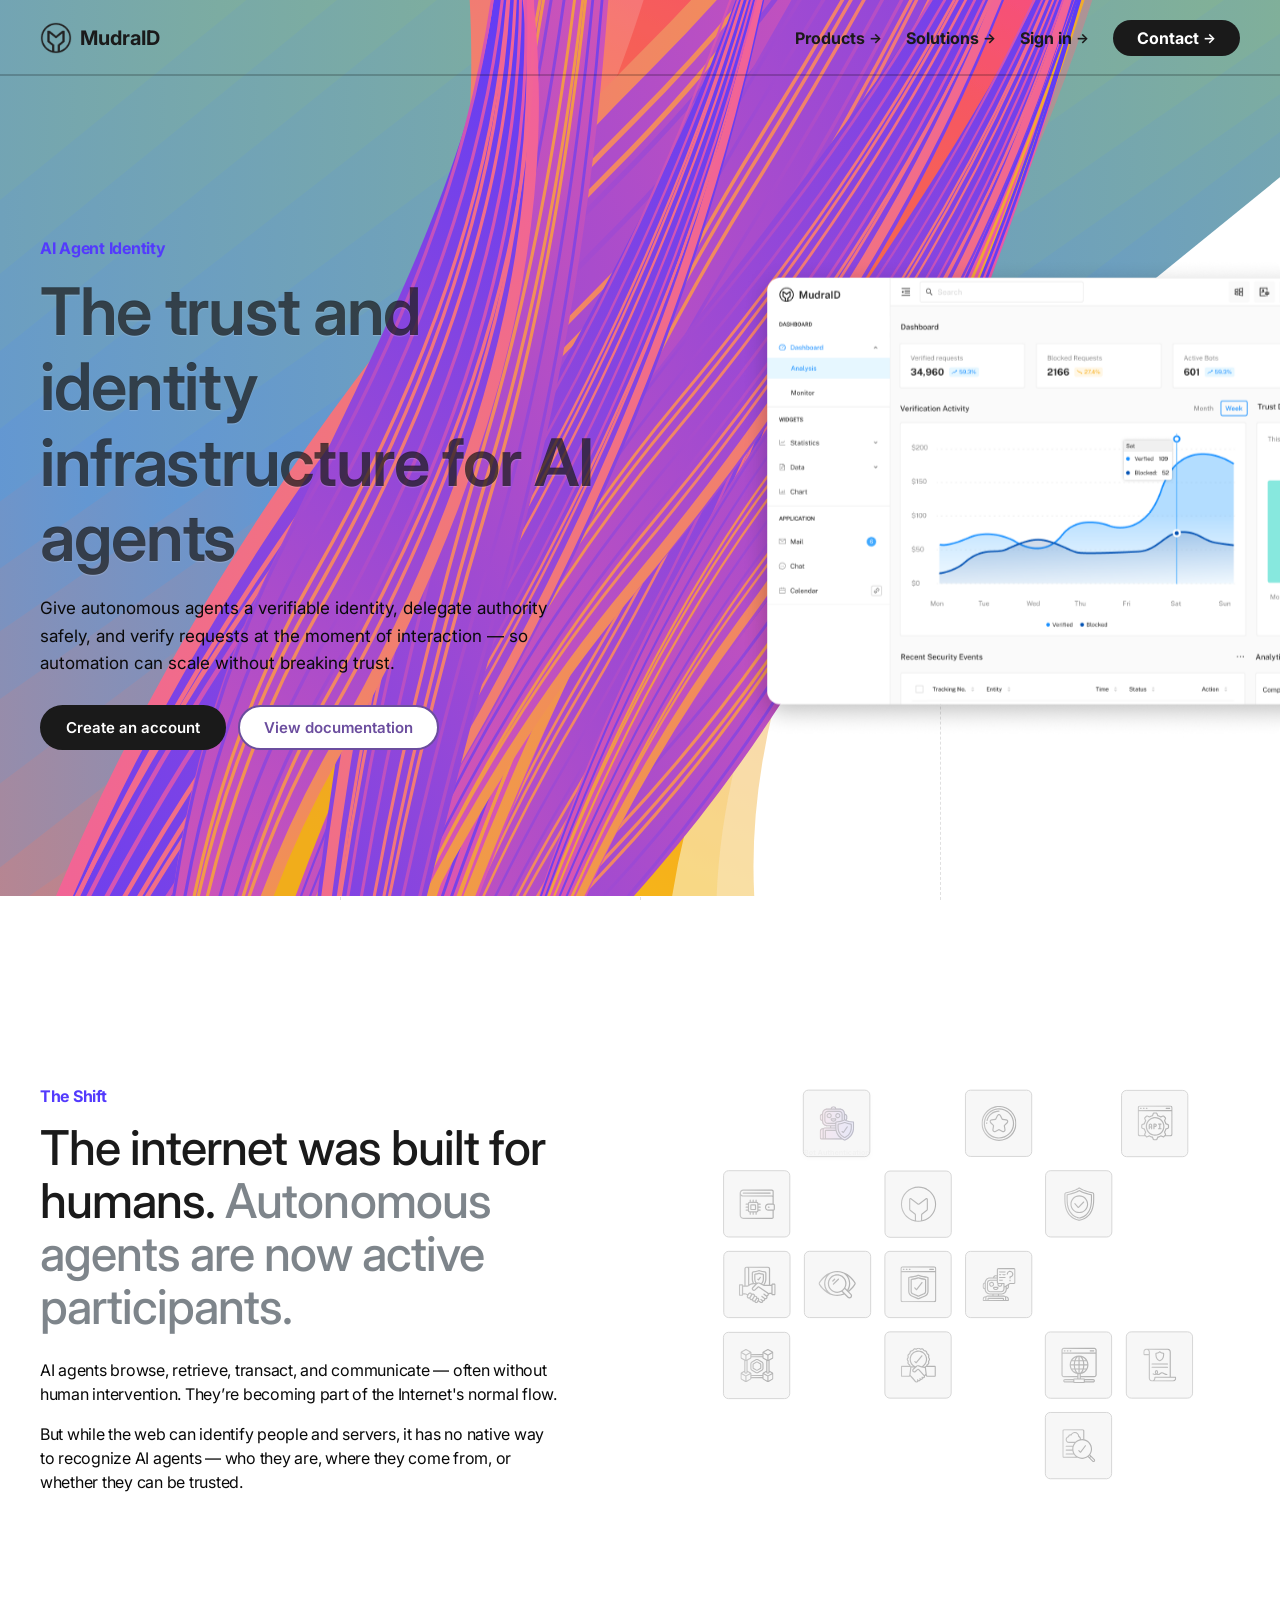
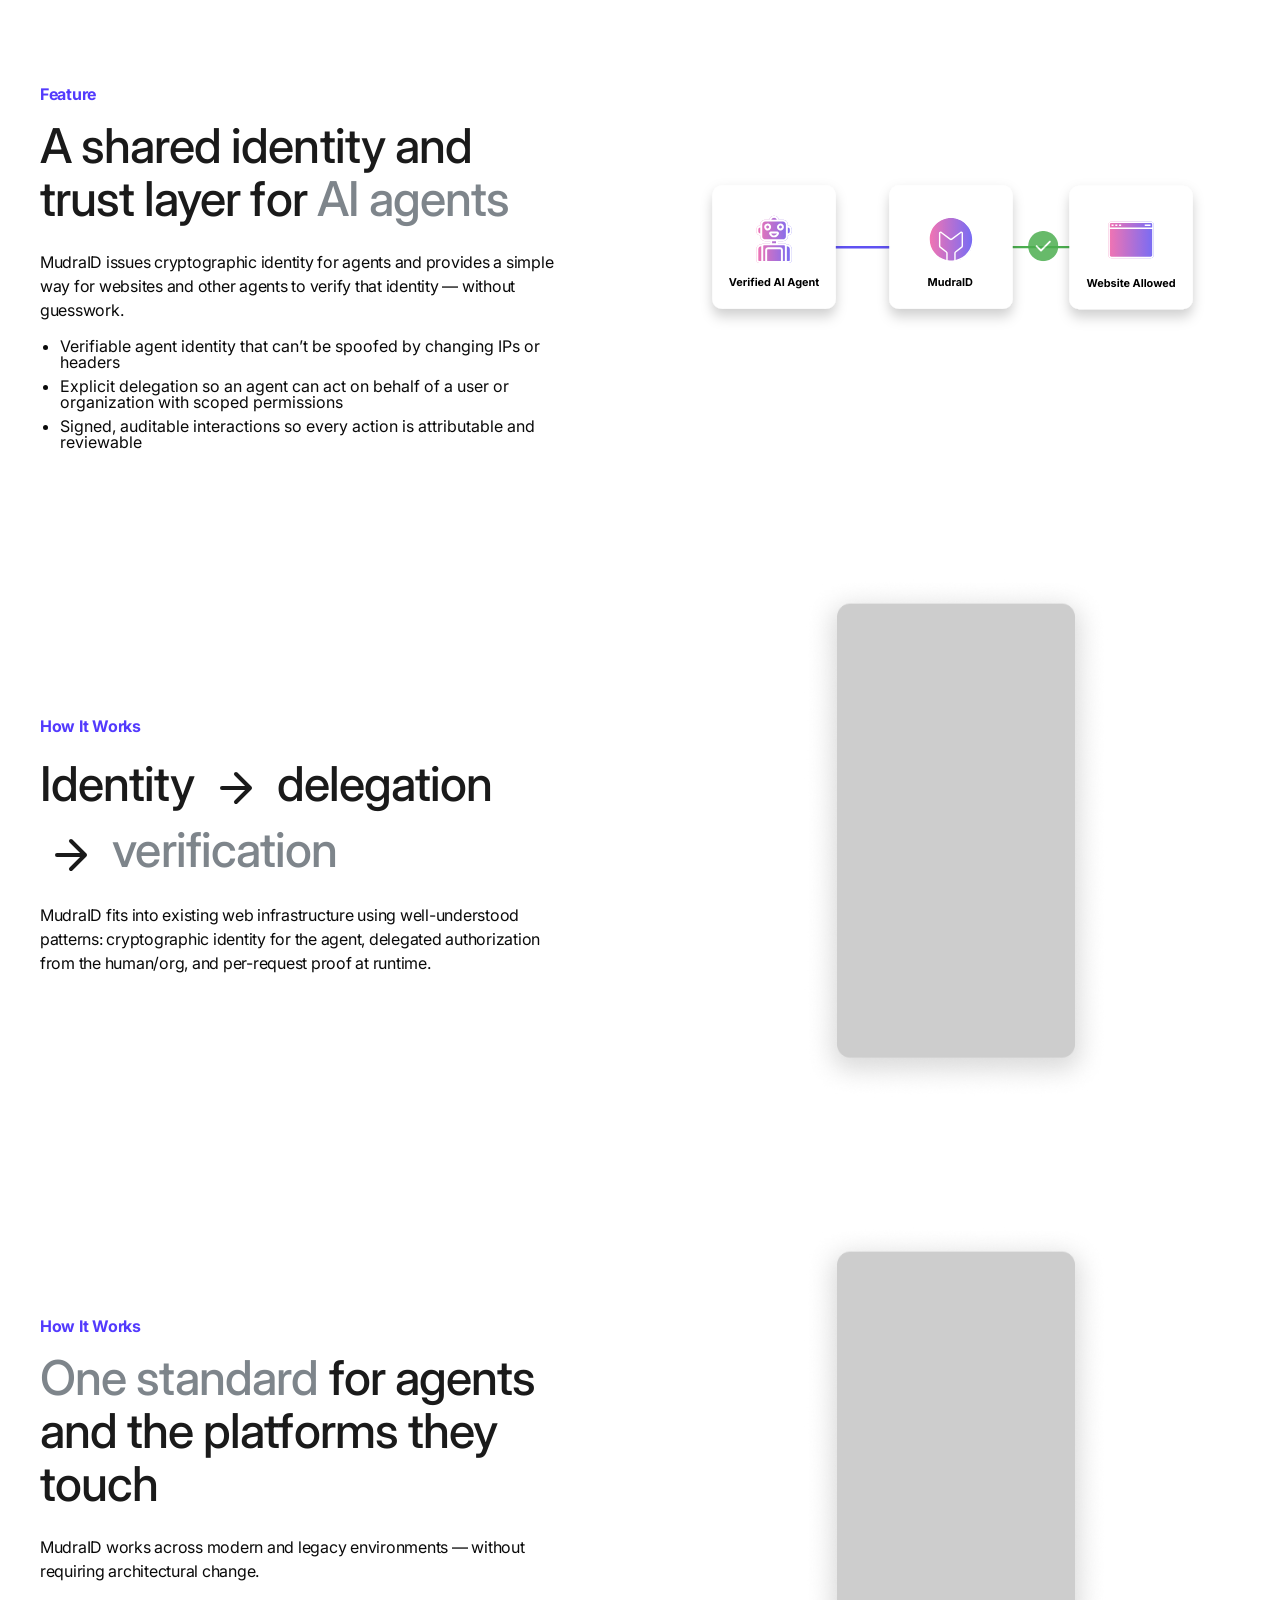
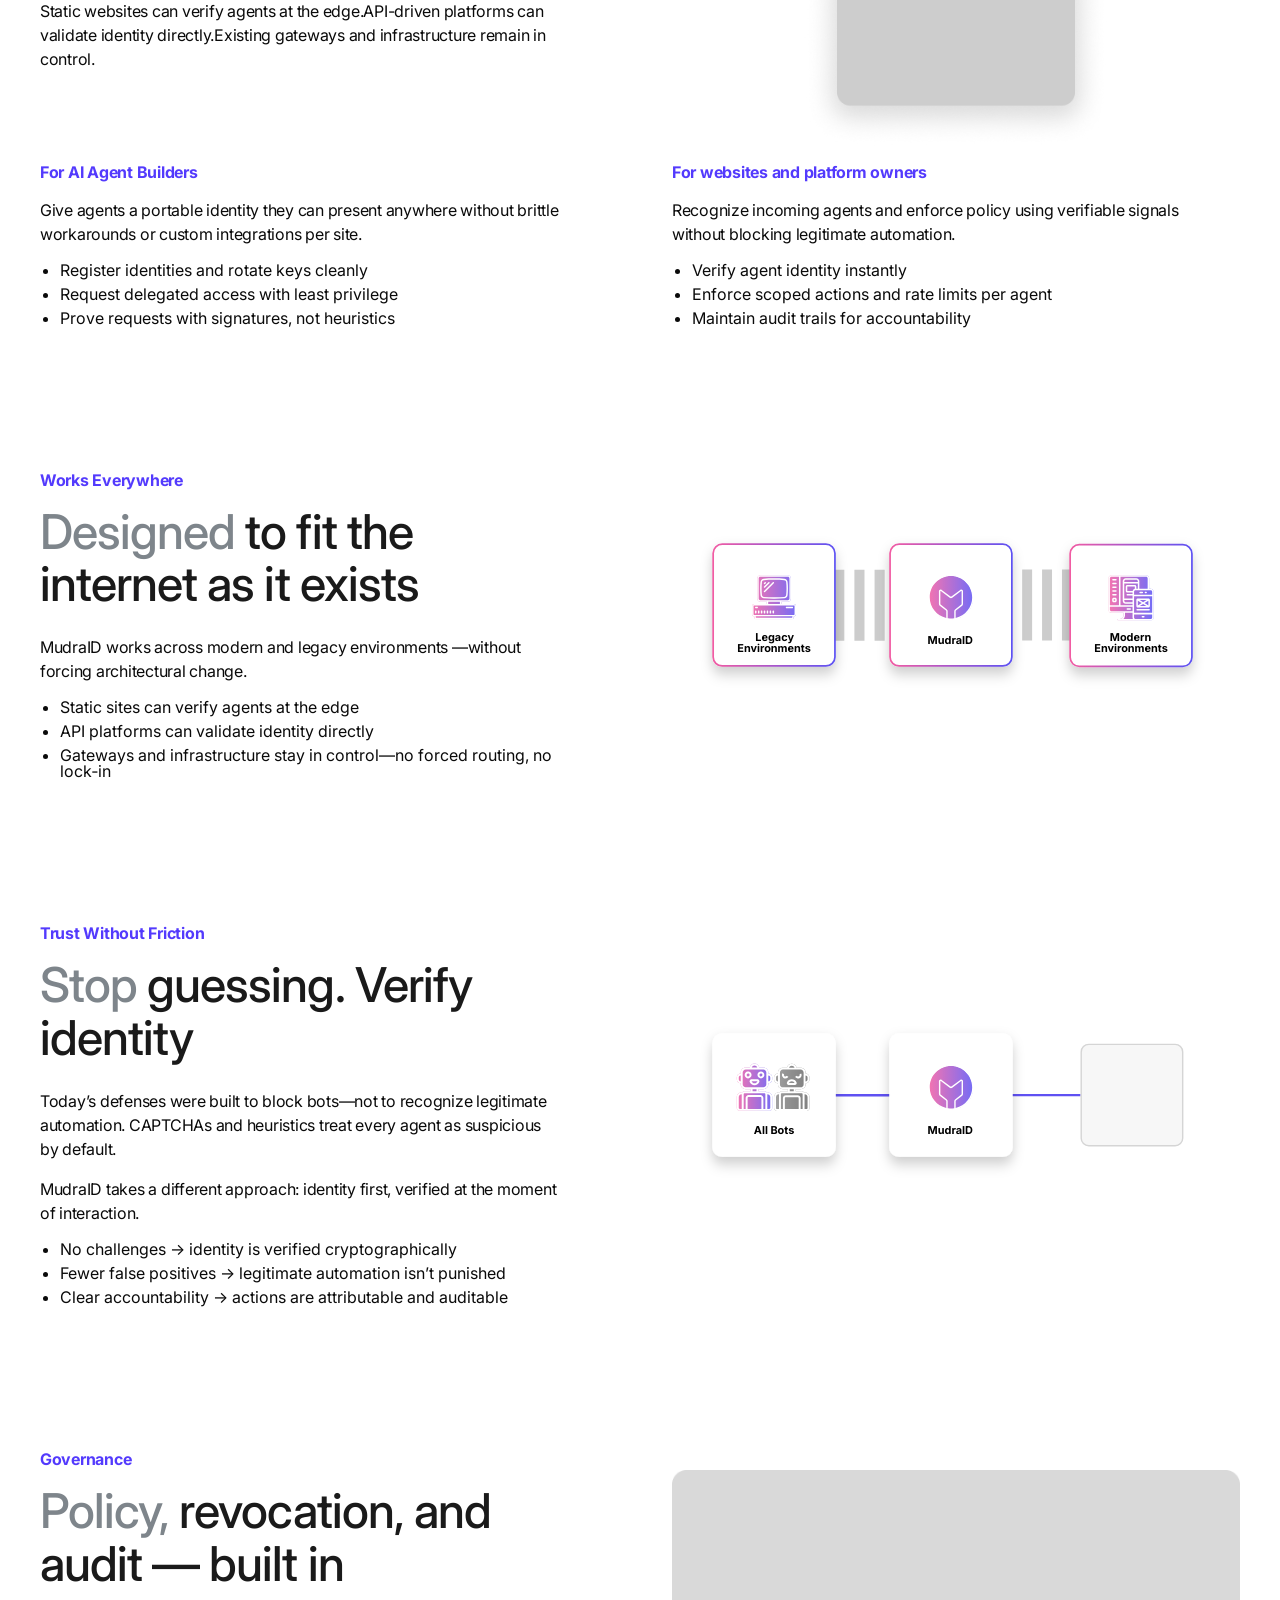
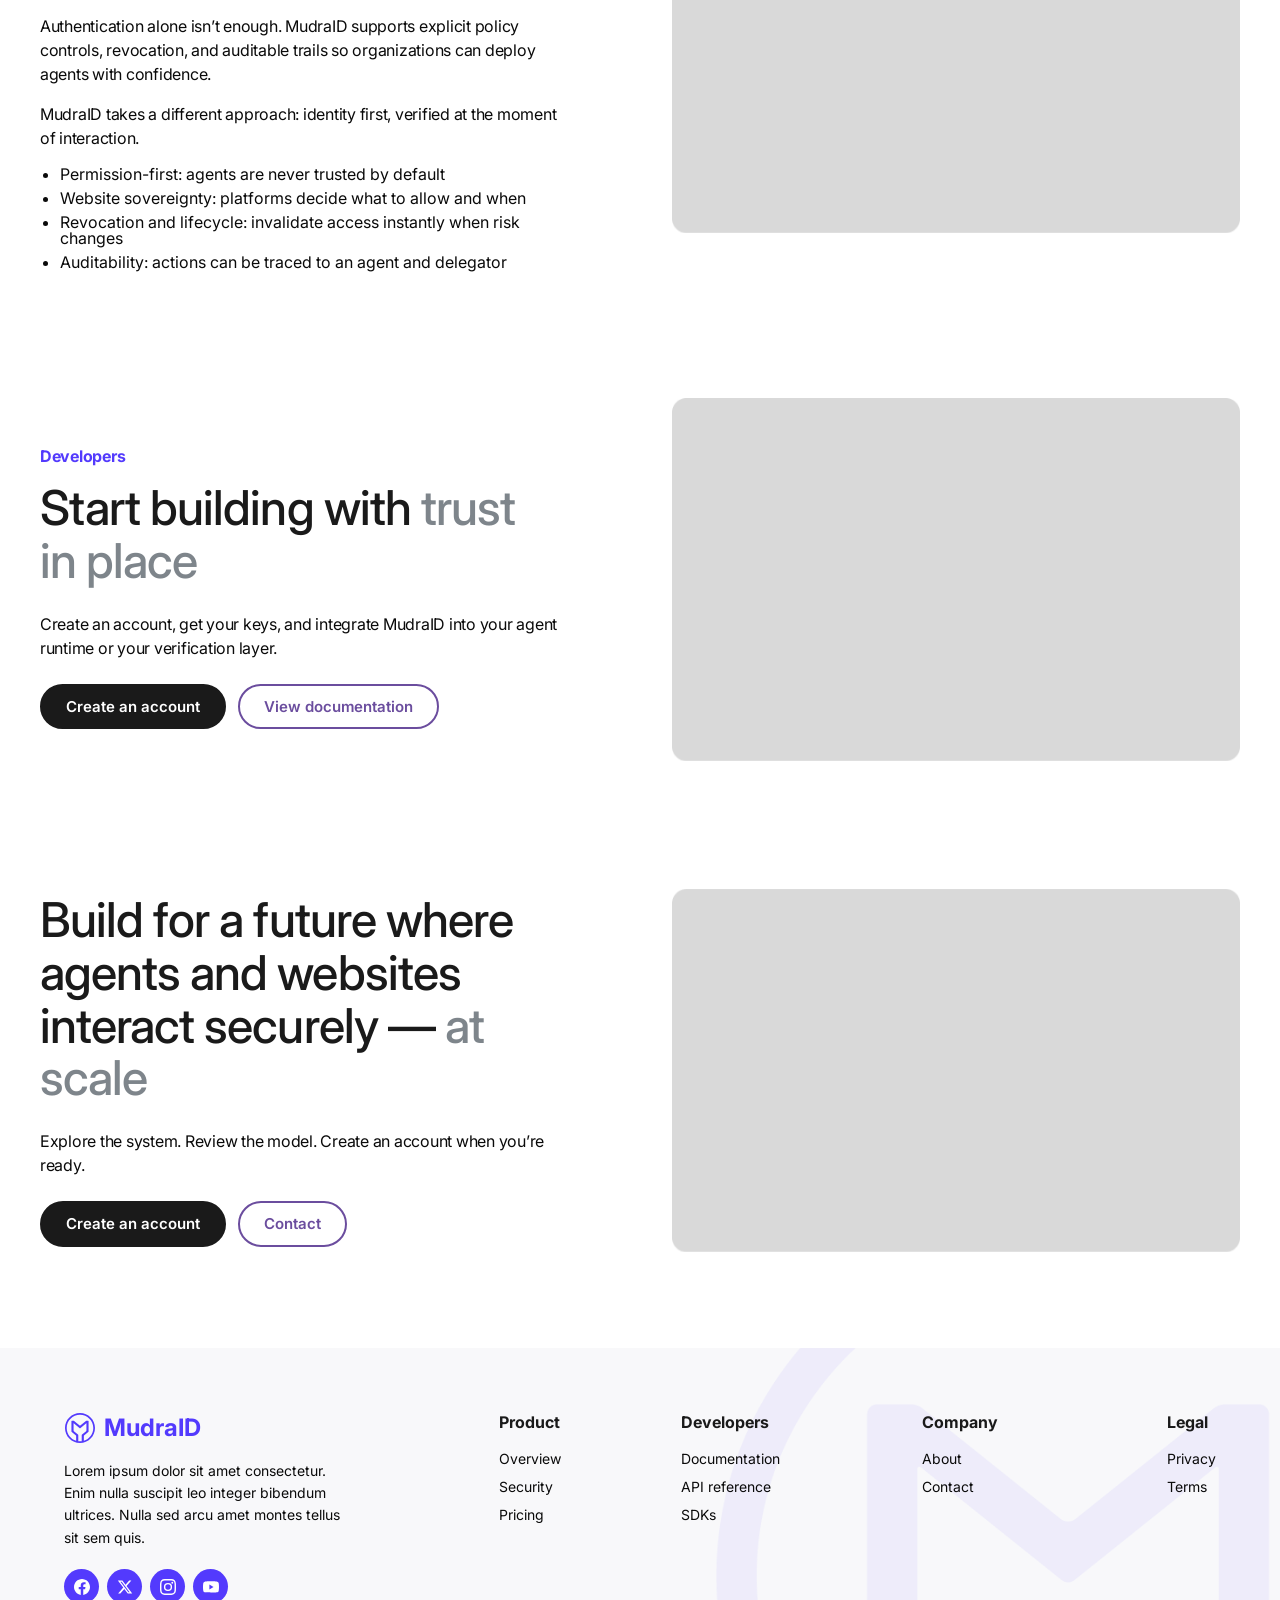
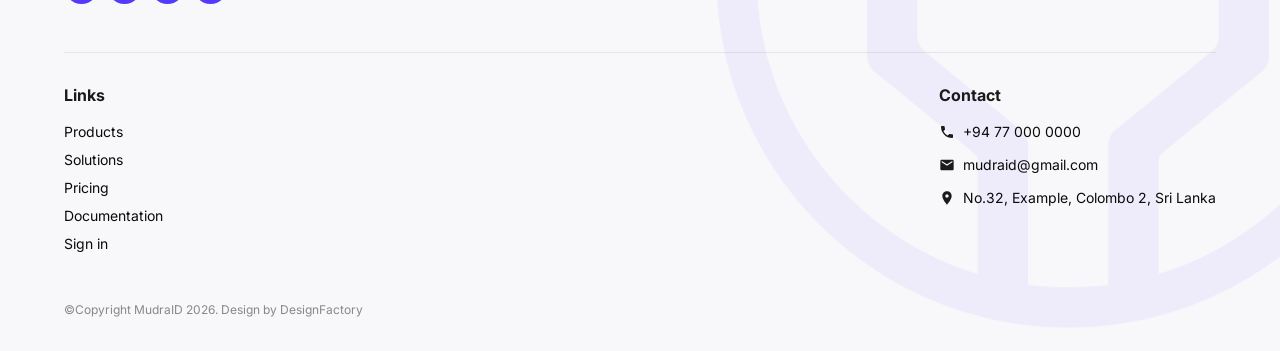
==== index2.html @ 8b779e25 "add vesion 2" ====
<!DOCTYPE html>
<html lang="en">
<head>
  <meta charset="UTF-8">
  <meta name="viewport" content="width=device-width, initial-scale=1.0">
  <title>MudraID – Trust and identity infrastructure for AI agents</title>
  <meta name="description" content="Enable autonomous systems to prove who they are, what they can do, and who they represent.">
  <meta name="robots" content="index, follow, max-snippet:-1, max-image-preview:large, max-video-preview:-1">
  <meta name="author" content="MudraID">
  <meta name="theme-color" content="#0A0A0A">
  <link rel="canonical" href="https://mudraid.com/">
  <meta property="og:site_name" content="MudraID">
  <meta property="og:type" content="website">
  <meta property="og:locale" content="en_US">
  <meta property="og:title" content="MudraID – Trust and identity infrastructure for AI agents">
  <meta property="og:description" content="Enable autonomous systems to prove who they are, what they can do, and who they represent.">
  <meta property="og:url" content="https://mudraid.com/">
  <meta property="og:image" content="https://mudraid.com/assets/img/heroDashboardImage.png">
  <meta name="twitter:card" content="summary_large_image">
  <meta name="twitter:title" content="MudraID – Trust and identity infrastructure for AI agents">
  <meta name="twitter:description" content="Enable autonomous systems to prove who they are, what they can do, and who they represent.">
  <meta name="twitter:image" content="https://mudraid.com/assets/img/heroDashboardImage.png">
  <script type="application/ld+json">
    {
      "@context": "https://schema.org",
      "@type": "WebSite",
      "name": "MudraID",
      "url": "https://mudraid.com/",
      "description": "Trust and identity infrastructure for AI agents."
    }
  </script>
  <script type="application/ld+json">
    {
      "@context": "https://schema.org",
      "@type": "Organization",
      "name": "MudraID",
      "url": "https://mudraid.com/",
      "logo": "https://mudraid.com/assets/img/HeaderLogo.png",
      "email": "mailto:mudraid@gmail.com",
      "telephone": "+94 77 000 0000",
      "address": {
        "@type": "PostalAddress",
        "streetAddress": "No.32, Example",
        "addressLocality": "Colombo 2",
        "addressCountry": "LK"
      }
    }
  </script>
  <link rel="stylesheet" href="assets/styles/css/main.css">
  <link rel="stylesheet" href="assets/styles/css/home/home.css">
  <link rel="stylesheet" href="assets/styles/css/home/home_tab.css">
  <link rel="stylesheet" href="assets/styles/css/home/home_mobile.css">
  <link rel="preload" href="assets/animations/Hero%20top.svg" as="image" type="image/svg+xml">
  <link rel="preload" href="assets/animations/Hero%20Bottom.svg" as="image" type="image/svg+xml">
  <link rel="preload" href="assets/img/heroDashboardImage.png" as="image">
  <link rel="preconnect" href="https://fonts.googleapis.com">
  <link rel="preconnect" href="https://fonts.gstatic.com" crossorigin>
  <link href="https://fonts.googleapis.com/css2?family=Inter:wght@400;500;600;700;800&display=swap" rel="stylesheet">
</head>
<body>
<!-- 3 vertical dashed lines across the page (within max-width) -->
<div class="home-vertical-lines" aria-hidden="true">
  <div class="home-vertical-lines-inner">
    <span class="home-vertical-line home-vertical-line-1"></span>
    <span class="home-vertical-line home-vertical-line-2"></span>
    <span class="home-vertical-line home-vertical-line-3"></span>
  </div>
</div>
<!-- hero section -->
  <section class="home-hero-section">
    <object data-src="assets/animations/Hero%20top.svg" type="image/svg+xml" class="home-hero-bg-layer home-hero-bg-top home-hero-animated-svg-object" aria-hidden="true"></object>
    <object data-src="assets/animations/Hero%20Bottom.svg" type="image/svg+xml" class="home-hero-bg-layer home-hero-bg-bottom home-hero-animated-svg-object" aria-hidden="true"></object>
    <object data-src="assets/animations/Mobile%20Hero%20Bottom.svg" type="image/svg+xml" class="home-hero-bg-layer home-hero-bg-bottom-mobile home-hero-animated-svg-object" aria-hidden="true"></object>

    <div class="home-hero-content-wrap">
    <!-- home header -->
  <header class="home-hero-header">
    <div class="home-hero-header-inner">
      <a href="/" class="home-hero-logo">
        <img src="assets/img/HeaderLogo.png" alt="MudraID logo" class="home-hero-logo-icon" width="32" height="32" decoding="async">
        <span class="home-hero-logo-text">MudraID</span>
      </a>
      <button type="button" class="home-header-menu-btn" aria-label="Open menu" aria-expanded="false" aria-controls="home-nav-modal">
        <span class="home-header-menu-icon" aria-hidden="true">
          <span></span><span></span><span></span>
        </span>
      </button>
      <nav class="home-hero-nav">
        <a href="#products">Products <span class="home-hero-nav-arrow">→</span></a>
        <a href="#solutions">Solutions <span class="home-hero-nav-arrow">→</span></a>
        <a href="#signin">Sign in <span class="home-hero-nav-arrow">→</span></a>
        <a href="#contact" class="home-hero-nav-btn home-hero-nav-btn-header">Contact <span class="home-hero-nav-arrow">→</span></a>
      </nav>
    </div>
  </header>

  <!-- Mobile nav modal -->
  <div class="home-nav-modal" id="home-nav-modal" role="dialog" aria-modal="true" aria-label="Navigation menu">
    <div class="home-nav-modal-backdrop"></div>
    <div class="home-nav-modal-panel">
      <div class="home-nav-modal-header">
        <a href="/" class="home-hero-logo home-nav-modal-logo">
          <img src="assets/img/HeaderLogo.png" alt="MudraID logo" class="home-hero-logo-icon" width="32" height="32" decoding="async">
          <span class="home-hero-logo-text">MudraID</span>
        </a>
        <button type="button" class="home-nav-modal-close" aria-label="Close menu">
          <svg width="24" height="24" viewBox="0 0 24 24" fill="none" stroke="currentColor" stroke-width="2"><path d="M18 6L6 18M6 6l12 12"/></svg>
        </button>
      </div>
      <nav class="home-nav-modal-nav">
        <a href="#products">Products <span class="home-hero-nav-arrow">→</span></a>
        <a href="#solutions">Solutions <span class="home-hero-nav-arrow">→</span></a>
        <a href="#signin">Sign in <span class="home-hero-nav-arrow">→</span></a>
        <a href="#contact" class="home-hero-nav-btn home-hero-nav-btn-header">Contact <span class="home-hero-nav-arrow">→</span></a>
      </nav>
    </div>
  </div>

   <!-- hero content -->
  <main class="home-main">
    <section class="home-hero">
      <div class="home-hero-content">
        <p class="home-section-label">AI Agent Identity</p>
        <h1 class="home-hero-title">
          The trust and identity infrastructure for AI agents
        </h1>
        <p class="home-hero-desc">Give autonomous agents a verifiable identity, delegate authority safely, and verify requests at the moment of interaction — so automation can scale without breaking trust.</p>
        <div class="home-section-btns">
          <a href="#signup" class="home-section-btn home-section-btn-primary">Create an account</a>
          <a href="#docs" class="home-section-btn home-section-btn-secondary">View documentation</a>
        </div>
      </div>
    </section>
  </main>
  </div>
    <div class="home-dashboard-wrap" aria-hidden="true">
      <img src="assets/img/heroDashboardImage.png" alt="MudraID dashboard" class="home-dashboard-img home-dashboard-img--desktop" width="500" height="400" loading="eager" fetchpriority="high" decoding="async">
      <img src="assets/img/tab_dashbaord.png" alt="MudraID dashboard" class="home-dashboard-img home-dashboard-img--tab" width="500" height="400" loading="lazy" fetchpriority="low" decoding="async">
    </div>
  </section>

<!-- section 2 -->
 <section class="home-section home-section--shift">
   <div class="home-section-inner">
     <div class="home-section-content">
       <p class="home-section-label">The Shift</p>
       <h2 class="home-section-title">
         <span class="home-section-title-dark">The internet was built for humans.</span>
         <span class="home-section-title-light">Autonomous agents are now active participants.</span>
       </h2>
       <p class="home-section-text">AI agents browse, retrieve, transact, and communicate — often without human intervention. They’re becoming part of the Internet's normal flow.</p>
       <p class="home-section-text">But while the web can identify people and servers, it has no native way to recognize AI agents — who they are, where they come from, or whether they can be trusted.</p>
     </div>
     <div class="home-section-visual home-section2-visual" aria-hidden="true">
       <object data-src="assets/animations/Story%201%2C2%2C3%20Desktop.svg" data-lazy="true" type="image/svg+xml" class="home-section-img home-animated-svg-object home-section2-anim home-section2-anim--desktop" width="600" height="500" aria-label="MudraID Core and Verification Gateway diagram"></object>
       <object data-src="assets/animations/Story%201%2C2%20Tablet.svg" data-lazy="true" type="image/svg+xml" class="home-section-img home-animated-svg-object home-section2-anim home-section2-anim--tab" width="600" height="500" aria-hidden="true"></object>
       <object data-src="assets/animations/Story%201%20Mobile.svg" data-lazy="true" type="image/svg+xml" class="home-section-img home-animated-svg-object home-section2-anim home-section2-anim--mobile" width="600" height="500" aria-hidden="true"></object>
     </div>
   </div>
 </section>

<!-- section 3 -->
 <section class="home-section" id="products">
   <div class="home-section-inner">
     <div class="home-section-content">
       <p class="home-section-label">Feature</p>
       <h2 class="home-section-title" >
         <span class="home-section-title-dark">A shared identity and trust layer for</span>
         <span class="home-section-title-light">AI agents</span>
       </h2>
       <p class="home-section-text">
        MudraID issues cryptographic identity for agents and provides a simple way for websites and other agents to verify that identity — without guesswork.
      </p>
      <ul class="home-section-list">
        <li>Verifiable agent identity that can’t be spoofed by changing IPs or headers</li>
        <li>Explicit delegation so an agent can act on behalf of a user or organization with scoped permissions</li>
        <li>Signed, auditable interactions so every action is attributable and reviewable</li>
      </ul>
     </div>
     <div class="home-section-visual home-section3-visual" aria-hidden="true">
       <div class="home-section3-anim-wrap home-section3-slides state-a" id="home-section3-slides">
         <div class="home-section3-slide home-section3-slide-a">
           <object data-src="assets/animations/Section%203%20A.svg" data-lazy="true" type="image/svg+xml" class="home-section-img home-animated-svg-object home-section3-anim-object" width="600" height="400" aria-label="Unverified AI Agent to MudraID to Website Allowed flow diagram"></object>
         </div>
         <div class="home-section3-slide home-section3-slide-b">
           <object data-src="assets/animations/Section%203%20B.svg" data-lazy="true" type="image/svg+xml" class="home-section-img home-animated-svg-object home-section3-anim-object" width="600" height="400" aria-label="MudraID to Website Allowed flow diagram"></object>
         </div>
       </div>
     </div>
   </div>
 </section>

 <!-- section 4 -->
 <section class="home-section" id="solutions">
  <div class="home-section-inner">
    <div class="home-section-content">
      <p class="home-section-label">How It Works</p>
      <h2 class="home-section-title">
        <span class="home-section-title-dark">Identity <span class="home-section-title-arrow" aria-hidden="true"><svg width="1em" height="1.5em" viewBox="0 0 24 24" fill="none" stroke="currentColor" stroke-width="2" stroke-linecap="round" stroke-linejoin="round"><path d="M5 12h14M12 5l7 7-7 7"/></svg></span> delegation <span class="home-section-title-arrow" aria-hidden="true"><svg width="1em" height="1em" viewBox="0 0 24 24" fill="none" stroke="currentColor" stroke-width="2" stroke-linecap="round" stroke-linejoin="round"><path d="M5 12h14M12 5l7 7-7 7"/></svg></span></span>
        <span class="home-section-title-light"> verification</span>
      </h2>
      <p class="home-section-text">
        MudraID fits into existing web infrastructure using well-understood patterns: cryptographic identity for the agent, delegated authorization from the human/org, and per-request proof at runtime.
     </p>
    </div>
    <div class="home-section-visual" aria-hidden="true">
      <img src="assets/img/Mobile%20frame.png" alt="" class="home-section-img home-section-img--mobile-frame" loading="lazy" decoding="async">
    </div>
  </div>
</section>

 <!-- section 5 -->
 <section class="home-section">
  <div class="home-section-inner">
    <div class="home-section-content">
      <p class="home-section-label">How It Works</p>
      <h2 class="home-section-title">
        <span class="home-section-title-light">One standard</span>
        <span class="home-section-title-dark">for agents and the platforms they touch</span>
      </h2>
      <p class="home-section-text">
        MudraID works across modern and legacy environments — without requiring architectural change.
     </p>
     <p class="home-section-text">
      Static websites can verify agents at the edge.API-driven platforms can validate identity directly.Existing gateways and infrastructure remain in control.
     </p>
    </div>
    <div class="home-section-visual" aria-hidden="true">
      <img src="assets/img/Mobile%20frame.png" alt="" class="home-section-img home-section-img--mobile-frame" loading="lazy" decoding="async">
    </div>
  </div>
  <div class="home-section-sub-inner">
    <div class="home-section-content">
      <p class="home-section-label">For AI Agent Builders</p>
      <p class="home-section-text">
        Give agents a portable identity they can present anywhere without brittle workarounds or custom integrations per site.
      </p>
      <ul class="home-section-list">
        <li>Register identities and rotate keys cleanly</li>
        <li>Request delegated access with least privilege</li>
        <li>Prove requests with signatures, not heuristics</li>
      </ul>
    </div>
    <div class="home-section-content">
      <p class="home-section-label">For websites and platform owners</p>
      <p class="home-section-text">
        Recognize incoming agents and enforce policy using verifiable signals without blocking legitimate automation.
      </p>
      <ul class="home-section-list">
        <li>Verify agent identity instantly</li>
        <li>Enforce scoped actions and rate limits per agent</li>
        <li>Maintain audit trails for accountability</li>
      </ul>
    </div>
  </div>
</section>

<!-- section 6 -->
 <section class="home-section">
   <div class="home-section-inner">
     <div class="home-section-content">
       <p class="home-section-label">Works Everywhere</p>
       <h2 class="home-section-title">
         <span class="home-section-title-light">Designed</span>
         <span class="home-section-title-dark">to fit the internet as it exists</span>
       </h2>
       <p class="home-section-text">
        MudraID works across modern and legacy environments —without forcing architectural change.
      </p>
      <ul class="home-section-list">
        <li>Static sites can verify agents at the edge</li>
        <li>API platforms can validate identity directly</li>
        <li>Gateways and infrastructure stay in control—no forced routing, no lock‑in</li>
      </ul>
     </div>
     <div class="home-section-visual" aria-hidden="true">
       <object data-src="assets/animations/Section%205.svg" data-lazy="true" type="image/svg+xml" class="home-section-img home-animated-svg-object" width="600" height="400" aria-label="Legacy Environments to MudraID to Modern Environments flow diagram"></object>
     </div>
   </div>
 </section>

<!-- section 7 -->
 <section class="home-section">
   <div class="home-section-inner">
     <div class="home-section-content">
       <p class="home-section-label">Trust Without Friction</p>
       <h2 class="home-section-title" >
        <span class="home-section-title-light">Stop</span>
         <span class="home-section-title-dark">guessing. Verify identity</span>
       </h2>
       <p class="home-section-text">
        Today’s defenses were built to block bots—not to recognize legitimate automation. CAPTCHAs and heuristics treat every agent as suspicious by default.
      </p>
      <p class="home-section-text">
        MudraID takes a different approach: identity first, verified at the moment of interaction.
      </p>
      <ul class="home-section-list">
        <li>No challenges → identity is verified cryptographically</li>
        <li>Fewer false positives → legitimate automation isn’t punished</li>
        <li>Clear accountability → actions are attributable and auditable</li>
      </ul>
     </div>
     <div class="home-section-visual home-section6-visual" aria-hidden="true">
       <div class="home-section6-anim-wrap home-section6-slides state-a" id="home-section6-slides">
         <div class="home-section6-slide home-section6-slide-a">
           <object data-src="assets/animations/Section%206%20A.svg" data-lazy="true" type="image/svg+xml" class="home-section-img home-animated-svg-object home-section6-anim-object" width="600" height="400" aria-label="All Bots to MudraID to Verifies flow diagram"></object>
         </div>
         <div class="home-section6-slide home-section6-slide-b">
           <object data-src="assets/animations/Section%206%20B.svg" data-lazy="true" type="image/svg+xml" class="home-section-img home-animated-svg-object home-section6-anim-object" width="600" height="400" aria-label="All Bots to MudraID to Verifies flow diagram"></object>
         </div>
       </div>
     </div>
   </div>
 </section>

 <!-- section 8 -->
<section class="home-section home-section--governance" id="signin">
  <div class="home-section-inner">
    <div class="home-section-content">
      <p class="home-section-label">Governance</p>
      <h2 class="home-section-title">
        <span class="home-section-title-light">Policy,</span>
        <span class="home-section-title-dark">revocation, and audit — built in</span>
      </h2>
      <p class="home-section-text">
        Authentication alone isn’t enough. MudraID supports explicit policy controls, revocation, and auditable trails so organizations can deploy agents with confidence.
      </p>
      <p class="home-section-text">
        MudraID takes a different approach: identity first, verified at the moment of interaction.
      </p>
      <ul class="home-section-list">
        <li>Permission-first: agents are never trusted by default</li>
        <li>Website sovereignty: platforms decide what to allow and when</li>
        <li>Revocation and lifecycle: invalidate access instantly when risk changes</li>
        <li>Auditability: actions can be traced to an agent and delegator</li>
      </ul>
    </div>
    <div class="home-section-visual" aria-hidden="true">
     <img src="assets/img/Placeholder.png" alt="" class="home-section-img" width="600" height="400" loading="lazy" decoding="async">
   </div>
  </div>
</section>

<!-- section 9 -->
<section class="home-section" id="docs">
   <div class="home-section-inner">
     <div class="home-section-content">
       <p class="home-section-label">Developers</p>
       <h2 class="home-section-title">
         <span class="home-section-title-dark">Start building with</span>
         <span class="home-section-title-light">trust in place</span>
       </h2>
       <p class="home-section-text">Create an account, get your keys, and integrate MudraID into your agent runtime or your verification layer.</p>
       <div class="home-section-btns">
         <a href="#signup" class="home-section-btn home-section-btn-primary">Create an account</a>
         <a href="#docs" class="home-section-btn home-section-btn-secondary">View documentation</a>
       </div>
     </div>
     <div class="home-section-visual" aria-hidden="true">
      <img src="assets/img/Placeholder.png" alt="" class="home-section-img" width="600" height="400" loading="lazy" decoding="async">
    </div>
   </div>
 </section>

 <!-- section 10 -->
 <section class="home-section" id="signup">
  <div class="home-section-inner">
    <div class="home-section-content">
      <h2 class="home-section-title">
        <span class="home-section-title-dark">Build for a future where agents and websites interact securely —</span>
        <span class="home-section-title-light">at scale</span>
      </h2>
      <p class="home-section-text">Explore the system. Review the model. Create an account when you’re ready.</p>
      <div class="home-section-btns">
        <a href="#signup" class="home-section-btn home-section-btn-primary">Create an account</a>
        <a href="#docs" class="home-section-btn home-section-btn-secondary">Contact</a>
      </div>
    </div>
    <div class="home-section-visual" aria-hidden="true">
     <img src="assets/img/Placeholder.png" alt="" class="home-section-img" loading="lazy" decoding="async">
   </div>
  </div>
</section>

<!-- footer -->
 <footer class="home-footer" id="contact">
   <div class="home-footer-bg-logo" aria-hidden="true"></div>
   <div class="home-footer-inner">
     <div class="home-footer-grid">
       <div class="home-footer-brand">
         <a href="/" class="home-footer-logo">
           <img src="assets/img/FooterLogo.svg" alt="MudraID logo" class="home-footer-logo-img" width="32" height="32" loading="lazy" decoding="async">
           <span class="home-footer-logo-text">MudraID</span>
         </a>
         <p class="home-footer-desc">Lorem ipsum dolor sit amet consectetur. Enim nulla suscipit leo integer bibendum ultrices. Nulla sed arcu amet montes tellus sit sem quis.</p>
         <div class="home-footer-social">
           <a href="#" class="home-footer-social-link" aria-label="Facebook"><svg width="16" height="16" viewBox="0 0 24 24" fill="currentColor" aria-hidden="true"><path d="M24 12.073c0-6.627-5.373-12-12-12s-12 5.373-12 12c0 5.99 4.388 10.954 10.125 11.854v-8.385H7.078v-3.47h3.047V9.43c0-3.007 1.792-4.669 4.533-4.669 1.312 0 2.686.235 2.686.235v2.953H15.83c-1.491 0-1.956.925-1.956 1.874v2.25h3.328l-.532 3.47h-2.796v8.385C19.612 23.027 24 18.062 24 12.073z"/></svg></a>
           <a href="#" class="home-footer-social-link" aria-label="Twitter"><svg width="16" height="16" viewBox="0 0 24 24" fill="currentColor" aria-hidden="true"><path d="M18.244 2.25h3.308l-7.227 8.26 8.502 11.24H16.17l-5.214-6.817L4.99 21.75H1.68l7.73-8.835L1.254 2.25H8.08l4.713 6.231zm-1.161 17.52h1.833L7.084 4.126H5.117z"/></svg></a>
           <a href="#" class="home-footer-social-link" aria-label="Instagram"><svg width="16" height="16" viewBox="0 0 24 24" fill="currentColor" aria-hidden="true"><path d="M12 2.163c3.204 0 3.584.012 4.85.07 3.252.148 4.771 1.691 4.919 4.919.058 1.265.069 1.645.069 4.849 0 3.205-.012 3.584-.069 4.849-.149 3.225-1.664 4.771-4.919 4.919-1.266.058-1.644.07-4.85.07-3.204 0-3.584-.012-4.849-.07-3.26-.149-4.771-1.699-4.919-4.92-.058-1.265-.07-1.644-.07-4.849 0-3.204.013-3.583.07-4.849.149-3.227 1.664-4.771 4.919-4.919 1.266-.057 1.645-.069 4.849-.069zM12 0C8.741 0 8.333.014 7.053.072 2.695.272.273 2.69.073 7.052.014 8.333 0 8.741 0 12c0 3.259.014 3.668.072 4.948.2 4.358 2.618 6.78 6.98 6.98C8.333 23.986 8.741 24 12 24c3.259 0 3.668-.014 4.948-.072 4.354-.2 6.782-2.618 6.979-6.98.059-1.28.073-1.689.073-4.948 0-3.259-.014-3.667-.072-4.947-.196-4.354-2.617-6.78-6.979-6.98C8.333.014 8.741 0 12 0zm0 5.838a6.162 6.162 0 100 12.324 6.162 6.162 0 000-12.324zM12 16a4 4 0 110-8 4 4 0 010 8zm6.406-11.845a1.44 1.44 0 100 2.881 1.44 1.44 0 000-2.881z"/></svg></a>
           <a href="#" class="home-footer-social-link" aria-label="YouTube"><svg width="16" height="16" viewBox="0 0 24 24" fill="currentColor" aria-hidden="true"><path d="M23.498 6.186a3.016 3.016 0 0 0-2.122-2.136C19.505 3.545 12 3.545 12 3.545s-7.505 0-9.377.505A3.017 3.017 0 0 0 .502 6.186C0 8.07 0 12 0 12s0 3.93.502 5.814a3.016 3.016 0 0 0 2.122 2.136c1.871.505 9.376.505 9.376.505s7.505 0 9.377-.505a3.015 3.015 0 0 0 2.122-2.136C24 15.93 24 12 24 12s0-3.93-.502-5.814zM9.545 15.568V8.432L15.818 12l-6.273 3.568z"/></svg></a>
         </div>
       </div>
       <div class="home-footer-col">
         <h3 class="home-footer-heading">Product</h3>
         <ul class="home-footer-links">
           <li><a href="#">Overview</a></li>
           <li><a href="#">Security</a></li>
           <li><a href="#">Pricing</a></li>
         </ul>
       </div>
       <div class="home-footer-col">
         <h3 class="home-footer-heading">Developers</h3>
         <ul class="home-footer-links">
           <li><a href="#">Documentation</a></li>
           <li><a href="#">API reference</a></li>
           <li><a href="#">SDKs</a></li>
         </ul>
       </div>
       <div class="home-footer-col">
         <h3 class="home-footer-heading">Company</h3>
         <ul class="home-footer-links">
           <li><a href="#">About</a></li>
           <li><a href="#">Contact</a></li>
         </ul>
       </div>
       <div class="home-footer-col">
         <h3 class="home-footer-heading">Legal</h3>
         <ul class="home-footer-links">
           <li><a href="#">Privacy</a></li>
           <li><a href="#">Terms</a></li>
         </ul>
       </div>
     </div>
     <div class="home-footer-bottom-row">
       <div class="home-footer-bottom-col home-footer-bottom-links">
         <h3 class="home-footer-heading">Links</h3>
         <ul class="home-footer-links home-footer-links--underlined">
           <li><a href="#">Products</a></li>
           <li><a href="#">Solutions</a></li>
           <li><a href="#">Pricing</a></li>
           <li><a href="#">Documentation</a></li>
           <li><a href="#">Sign in</a></li>
         </ul>
       </div>
       <div class="home-footer-bottom-col home-footer-contact-col">
         <h3 class="home-footer-heading">Contact</h3>
         <div class="home-footer-contact">
           <p class="home-footer-contact-item">
             <span class="home-footer-contact-icon" aria-hidden="true"><svg width="16" height="16" viewBox="0 0 24 24" fill="currentColor"><path d="M6.62 10.79c1.44 2.83 3.76 5.14 6.59 6.59l2.2-2.2c.27-.27.67-.36 1.02-.24 1.12.37 2.33.57 3.57.57.55 0 1 .45 1 1V20c0 .55-.45 1-1 1-9.39 0-17-7.61-17-17 0-.55.45-1 1-1h3.5c.55 0 1 .45 1 1 0 1.25.2 2.45.57 3.57.11.35.03.74-.25 1.02l-2.2 2.2z"/></svg></span>
             <a href="tel:+94770000000">+94 77 000 0000</a>
           </p>
           <p class="home-footer-contact-item">
             <span class="home-footer-contact-icon" aria-hidden="true"><svg width="16" height="16" viewBox="0 0 24 24" fill="currentColor"><path d="M20 4H4c-1.1 0-1.99.9-1.99 2L2 18c0 1.1.9 2 2 2h16c1.1 0 2-.9 2-2V6c0-1.1-.9-2-2-2zm0 4l-8 5-8-5V6l8 5 8-5v2z"/></svg></span>
             <a href="mailto:mudraid@gmail.com">mudraid@gmail.com</a>
           </p>
           <p class="home-footer-contact-item">
             <span class="home-footer-contact-icon" aria-hidden="true"><svg width="16" height="16" viewBox="0 0 24 24" fill="currentColor"><path d="M12 2C8.13 2 5 5.13 5 9c0 5.25 7 13 7 13s7-7.75 7-13c0-3.87-3.13-7-7-7zm0 9.5c-1.38 0-2.5-1.12-2.5-2.5s1.12-2.5 2.5-2.5 2.5 1.12 2.5 2.5-1.12 2.5-2.5 2.5z"/></svg></span>
             No.32, Example, Colombo 2, Sri Lanka
           </p>
         </div>
       </div>
     </div>
     <p class="home-footer-copyright">©Copyright MudraID 2026. Design by DesignFactory</p>
   </div>
 </footer>
 <script src="assets/styles/js/home/home.js" defer></script>
</body>
</html>
---- assets/styles/css/main.css ----
/* ===== Reset & base ===== */
*, *::before, *::after { box-sizing: border-box; }
html {
  height: 100%;
}
body {
  margin: 0;
  min-height: 100%;
  position: relative;
  font-family: 'Inter', sans-serif;
  font-size: 16px;
  color: #1a1a1a;
  overflow-x: hidden;
}
---- assets/styles/css/home/home.css ----
/* 3 vertical dashed lines */
.home-vertical-lines {
  position: fixed;
  top: 0;
  left: 0;
  width: 100%;
  height: 100%;
  pointer-events: none;
  z-index: 10;
}
.home-vertical-lines-inner {
  position: relative;
  max-width: 1200px;
  width: 100%;
  height: 100%;
  margin: 0 auto;
}
.home-vertical-line {
  position: absolute;
  top: 0;
  bottom: 0;
  width: 0;
  border-left: 1px dashed rgba(0, 0, 0, 0.12);
}

/* Middle line: center of content area */
.home-vertical-line-2 { left: 50%; }
/* Line 1: center of left half (0%–50%) */
.home-vertical-line-1 { left: 25%; }
/* Line 3: center of right half (50%–100%) */
.home-vertical-line-3 { left: 75%; }

/* ===== Hero section wrapper ===== */
.home-hero-section {
  position: relative;
  z-index: 11;
  min-height: 500px;
  contain: layout paint;
  transform: translateZ(0);
  backface-visibility: hidden;
}

/* =====Home hero Background layers (Hero top + Hero Bottom – animated SVGs) ===== */
.home-hero-bg-layer {
  position: absolute;
  left: 0;
  top: 0;
  width: 120%;
  height: 100%;
  pointer-events: none;
  z-index: 0;
  display: block;
  object-fit: fill;
  transform: translateZ(0);
  backface-visibility: hidden;
}
.home-hero-animated-svg-object {
  border: 0;
}
.home-hero-bg-top {
  z-index: 1;
}
.home-hero-bg-bottom {
  z-index: 0;
}
.home-hero-bg-bottom-mobile {
  display: none;
}

/* ===== Hero content wrapper (max-width, no background) ===== */
.home-hero-content-wrap {
  position: relative;
  max-width: 1200px;
  width: 100%;
  margin: 0 auto;
  z-index: 1;
}

/* ===== Home Header ===== */
.home-hero-header {
  position: relative;
  z-index: 10;
  padding: 1.25rem 0;
}
.home-hero-header::after {
  content: "";
  position: absolute;
  left: 50%;
  bottom: 0;
  transform: translateX(-50%);
  width: 100vw;
  height: 1.6px;
  background: rgba(0, 0, 0, 0.2);
  box-sizing: border-box;
}
.home-hero-header-inner {
  max-width: none;
  margin: 0;
  padding: 0;
  display: flex;
  align-items: center;
  justify-content: space-between;
}
.home-hero-logo {
  display: inline-flex;
  align-items: center;
  gap: 0.5rem;
  text-decoration: none;
  color: #1a1a1a;
  font-weight: 700;
  font-size: 1.25rem;
}
.home-hero-logo-icon {
  width: 2rem;
  height: 2rem;
  display: block;
  object-fit: contain;
}
.home-hero-nav {
  display: flex;
  align-items: center;
  gap: 1.5rem;
}
.home-hero-nav a {
  color: #1a1a1a;
  text-decoration: none;
  font-weight: 700;
  font-size: 1rem;
  display: inline-flex;
  align-items: center;
  gap: 0.25rem;
}
.home-hero-nav a:hover { opacity: 0.85; }
.home-hero-nav-arrow { font-size: 0.85em; }
.home-hero-nav-btn {
  display: inline-flex;
  align-items: center;
  gap: 0.35rem;
  padding: 0.5rem 1.5rem;
  border-radius: 9999px;
  font-weight: 700;
  font-size: 1rem;
  text-decoration: none;
  border: none;
  cursor: pointer;
  transition: opacity 0.2s;
}
.home-hero-nav-btn:hover { opacity: 0.9; }
.home-hero-nav-btn-header {
  background: #1a1a1a;
  color: #fff;
}
.home-hero-nav a.home-hero-nav-btn-header {
  color: #fff;
}

/* Mobile menu button (hidden on desktop) */
.home-header-menu-btn {
  display: none;
  align-items: center;
  justify-content: center;
  width: 44px;
  height: 44px;
  padding: 0;
  border: none;
  background: transparent;
  cursor: pointer;
  color: #1a1a1a;
}
.home-header-menu-icon {
  display: flex;
  flex-direction: column;
  justify-content: center;
  gap: 5px;
  width: 22px;
}
.home-header-menu-icon span {
  display: block;
  height: 2px;
  background: currentColor;
  border-radius: 1px;
  transition: transform 0.25s, opacity 0.25s;
}

/* Mobile nav modal – GPU-accelerated for smooth open/close */
.home-nav-modal {
  position: fixed;
  inset: 0;
  z-index: 1000;
  visibility: hidden;
  opacity: 0;
  transition: visibility 0.25s linear, opacity 0.25s ease-out;
  contain: layout paint;
  backface-visibility: hidden;
}
.home-nav-modal.is-open {
  visibility: visible;
  opacity: 1;
}
.home-nav-modal-backdrop {
  position: absolute;
  inset: 0;
  background: rgba(0, 0, 0, 0.4);
  opacity: 0;
  transition: opacity 0.25s ease-out;
  transform: translateZ(0);
  backface-visibility: hidden;
}
.home-nav-modal.is-open .home-nav-modal-backdrop {
  opacity: 1;
}
.home-nav-modal-panel {
  position: absolute;
  top: 0;
  left: 0;
  right: 0;
  width: 100%;
  min-height: 100vh;
  height: 100%;
  background: #fff;
  box-shadow: -4px 0 24px rgba(0, 0, 0, 0.15);
  padding: 1.25rem 1.5rem;
  transform: translate3d(0, -100%, 0);
  transition: transform 0.3s cubic-bezier(0.32, 0.72, 0, 1);
  overflow-y: auto;
  display: flex;
  flex-direction: column;
  backface-visibility: hidden;
}
.home-nav-modal.is-open .home-nav-modal-panel {
  transform: translate3d(0, 0, 0);
  will-change: transform;
}
.home-nav-modal-header {
  display: flex;
  align-items: center;
  justify-content: space-between;
  flex-shrink: 0;
  padding-bottom: 1rem;
  border-bottom: 1px solid rgba(0, 0, 0, 0.08);
}
.home-nav-modal-logo {
  display: inline-flex;
  align-items: center;
  gap: 0.5rem;
  text-decoration: none;
  color: #1a1a1a;
  font-weight: 700;
  font-size: 1.25rem;
}
.home-nav-modal-logo .home-hero-logo-text {
  color: #533AFD;
}
.home-nav-modal-close {
  position: static;
  width: 44px;
  height: 44px;
  display: flex;
  align-items: center;
  justify-content: center;
  border: none;
  background: transparent;
  color: #1a1a1a;
  cursor: pointer;
  border-radius: 50%;
}
.home-nav-modal-close:hover {
  background: rgba(0, 0, 0, 0.06);
}
.home-nav-modal-nav {
  display: flex;
  flex-direction: column;
  gap: 0.5rem;
  margin-top: 1.5rem;
  flex: 1;
}
.home-nav-modal-nav a {
  display: inline-flex;
  align-items: center;
  gap: 0.35rem;
  padding: 0.75rem 0;
  color: #1a1a1a;
  text-decoration: none;
  font-weight: 600;
  font-size: 1.125rem;
  border-bottom: 1px solid rgba(0, 0, 0, 0.08);
}
.home-nav-modal-nav a:hover {
  opacity: 0.85;
}
.home-nav-modal-nav a.home-hero-nav-btn-header {
  margin-top: 0.5rem;
  padding: 0.75rem 1.25rem;
  border-radius: 9999px;
  background: #1a1a1a;
  color: #fff;
  border: none;
  justify-content: center;
}

/* ===== Home Hero Content ===== */
.home-main {
  position: relative;
  z-index: 5;
  min-height: calc(100vh - 80px);
  display: flex;
  align-items: center;
}
.home-hero {
  max-width: none;
  margin: 0;
  width: 100%;
  position: relative;
  display: grid;
  grid-template-columns: 1fr 1fr;
  gap: 3rem;
  align-items: center;
}
.home-hero-content {
  max-width: 560px;
}
.home-hero-title {
  margin: 0 0 1.25rem;
  font-size: 4.1rem;
  font-weight: 600;
  line-height: 1.15;
  letter-spacing: -0.02em;
  color: rgba(10, 10, 10, 0.68);
  text-shadow: 0 1px 1px rgba(255, 255, 255, 0.2);
}
.home-hero-title-dark { color: #1a1a1a; }
.home-hero-title-accent { color: #c94d2a; }
.home-hero-desc {
  margin: 0 0 1.75rem;
  font-size: 1.0625rem;
  line-height: 1.6;
  color: #0A0A0A;
  max-width: 580px;
}
.home-hero-btn {
  display: inline-flex;
  align-items: center;
  gap: 0.35rem;
  background: #1a1a1a;
  color: #fff;
  padding: 0.75rem 1.5rem;
  border-radius: 9999px;
  font-weight: 600;
  text-decoration: none;
  transition: opacity 0.2s;
}
.home-hero-btn:hover { opacity: 0.9; }

/* ===== Dashboard UI (right side) ===== */
.home-dashboard-wrap {
  position: absolute;
  right: 0;
  top: 50%;
  transform: translateY(-50%) translateZ(0);
  display: flex;
  justify-content: flex-end;
  align-items: center;
  backface-visibility: hidden;
  z-index: 10;
  margin-top: 50px;
}
.home-dashboard-img {
  max-width: 100%;
  width: min(100%, 540px);
  height: auto;
  border-radius: 12px;
  /* box-shadow: 0 24px 48px rgba(0, 0, 0, 0.12), 0 8px 24px rgba(0, 0, 0, 0.08); */
  object-fit: contain;
  transform: translateZ(0);
}
/* Tab-only dashboard image: hidden by default (desktop uses --desktop) */
.home-dashboard-img--tab {
  display: none;
}

/* ===== Sections ===== */
.home-section {
  background: #fff;
  padding: 2rem 0 0;
  margin-top: 6rem;
  margin-bottom: 6rem;
}
.home-section-inner {
  max-width: 1200px;
  margin: 0 auto;
  display: grid;
  grid-template-columns: 1fr 1fr;
  gap: 4rem;
  align-items: center;
}
.home-section-sub-inner {
  max-width: 1200px;
  margin: 0 auto;
  display: grid;
  grid-template-columns: 1fr 1fr;
  gap: 4rem;
}

.home-section-content {
  max-width: 520px;
}
.home-section-label {
font-style: normal;
font-weight: 700;
font-size: 1rem;
display: flex;
align-items: center;
letter-spacing: -0.01563rem;
color: #533AFD;
flex: none;
order: 0;
align-self: stretch;
flex-grow: 0;
}
.home-section-title {
  margin: 0 0 1.5rem;
  /* font-style: normal; */
  font-weight: 500;
  font-size: 3rem;
  line-height: 1.1;
  letter-spacing: -0.02em;
}
.home-section-title-dark {
  color: #1a1a1a;
}
.home-section-title-light {
  color: #7E858B;
}
.home-section-title-arrow {
  display: inline-flex;
  align-items: center;
  vertical-align: middle;
  width: 1em;
  margin: 0 0.15em;
}
.home-section-title-arrow svg {
  width: 100%;
  height: auto;
  color: inherit;
}
.home-section-text {
  font-style: normal;
  font-weight: 400;
  font-size: 1rem;
  line-height: 150%;
  display: flex;
  align-items: center;
  letter-spacing: -0.01563rem;
  color: #0A0A0A;
}
.home-section-text:last-child {
  margin-bottom: 0;
}
.home-section-list {
  margin: 0 0 0 1.25rem;
  padding: 0;
  list-style: disc;
  font-size: 1rem;
  line-height: 1;
  color: #0A0A0A;
}
.home-section-list li {
  margin-bottom: 0.5rem;
}
.home-section-list li:last-child {
  margin-bottom: 0;
}
/* Governance section: no buttons */
.home-section-btns {
  display: flex;
  flex-wrap: wrap;
  gap: 0.75rem;
  margin-top: 1.5rem;
}
.home-section-btn {
  display: inline-flex;
  align-items: center;
  justify-content: center;
  padding: 0.7rem 1.5rem;
  border-radius: 9999px;
  font-weight: 600;
  font-size: 0.9375rem;
  text-decoration: none;
  transition: opacity 0.2s;
  position: relative;
  z-index: 11;
}
.home-section-btn:hover {
  opacity: 0.9;
}
.home-section-btn-primary {
  background: #1a1a1a;
  color: #fff;
  border: none;
  border: 2px solid #1a1a1a;
}
.home-section-btn-secondary {
  background: #fff;
  color: #6b4d9e;
  border: 2px solid #6b4d9e;
}
.home-section-btn-secondary:hover {
  opacity: 0.85;
}
.home-section-visual {
  position: relative;
  z-index: 11;
  display: flex;
  align-items: center;
  justify-content: center;
  transform: translateZ(0);
  backface-visibility: hidden;
}
/* Hide vertical lines over SVG areas only (sections 2, 3, 5, 6) */
.home-section-visual:has(object) {
  position: relative;
  z-index: 11;
  background: #fff;
}
.home-section-img {
  display: block;
  max-width: 100%;
  width: min(100%, 600px);
  height: auto;
  object-fit: contain;
  transform: translateZ(0);
  backface-visibility: hidden;
}
.home-section-img--mobile-frame {
  height: 520px;
  width: auto;
  max-width: 100%;
  object-fit: contain;
}

/* Keep dashed guide lines behind embedded SVG animations */
.home-animated-svg-object {
  position: relative;
  z-index: 11;
  background: #fff;
}

/* Section 2: desktop = default SVG; tablet/mobile variants hidden until media queries */
.home-section2-visual .home-section2-anim--tab,
.home-section2-visual .home-section2-anim--mobile {
  display: none;
}

/* Section 3 (Features): two slides, one from left→center, other center→right and hide */
.home-section3-visual {
  background: #fff;
}
.home-section3-anim-wrap {
  position: relative;
  width: 100%;
  max-width: 600px;
  aspect-ratio: 3 / 2;
  min-height: 280px;
  overflow: hidden;
  background: #fff;
}
.home-section3-slide {
  position: absolute;
  top: 0;
  left: 0;
  width: 100%;
  height: 100%;
  display: flex;
  align-items: center;
  justify-content: center;
  transition: transform 0.5s ease;
}
.home-section3-slide .home-section3-anim-object {
  position: absolute;
  inset: 0;
  width: 100%;
  height: 100%;
  max-width: 100%;
  object-fit: contain;
}
/* State A: slide A in center, slide B off left */
.home-section3-slides.state-a .home-section3-slide-a { transform: translateX(0); }
.home-section3-slides.state-a .home-section3-slide-b { transform: translateX(-100%); }
/* State B: slide A off right, slide B in center */
.home-section3-slides.state-b .home-section3-slide-a { transform: translateX(100%); }
.home-section3-slides.state-b .home-section3-slide-b { transform: translateX(0); }
/* Reset outgoing slide to left (instant) for next enter-from-left */
.home-section3-slides.state-b.state-a-next .home-section3-slide-a { transform: translateX(-100%); transition: none; }
.home-section3-slides.state-a.state-b-next .home-section3-slide-b { transform: translateX(-100%); transition: none; }

/* Section 6: two slides (A and B), same left→center / center→right animation */
.home-section6-visual {
  background: #fff;
}
.home-section6-anim-wrap {
  position: relative;
  width: 100%;
  max-width: 600px;
  aspect-ratio: 3 / 2;
  min-height: 280px;
  overflow: hidden;
  background: #fff;
}
.home-section6-slide {
  position: absolute;
  top: 0;
  left: 0;
  width: 100%;
  height: 100%;
  display: flex;
  align-items: center;
  justify-content: center;
  transition: transform 0.5s ease;
}
.home-section6-slide .home-section6-anim-object {
  position: absolute;
  inset: 0;
  width: 100%;
  height: 100%;
  max-width: 100%;
  object-fit: contain;
}
.home-section6-slides.state-a .home-section6-slide-a { transform: translateX(0); }
.home-section6-slides.state-a .home-section6-slide-b { transform: translateX(-100%); }
.home-section6-slides.state-b .home-section6-slide-a { transform: translateX(100%); }
.home-section6-slides.state-b .home-section6-slide-b { transform: translateX(0); }
.home-section6-slides.state-b.state-a-next .home-section6-slide-a { transform: translateX(-100%); transition: none; }
.home-section6-slides.state-a.state-b-next .home-section6-slide-b { transform: translateX(-100%); transition: none; }

/* ===== Footer (home-footer-*) ===== */
.home-footer {
  position: relative;
  z-index: 11;
  background: #F8F8FA;
  padding: 4rem 0 0;
  margin-top: 4rem;
  overflow: hidden;
}
.home-footer-bg-logo {
  position: absolute;
  top: 0;
  right: 0;
  width: 70%;
  max-width: 900px;
  height: 100%;
  min-height: 400px;
  background: url("../../../img/FooterBackgroundLogo.png") no-repeat right center;
  background-size: contain;
  opacity: 0.06;
  pointer-events: none;
  z-index: 0;
}
.home-footer-inner {
  position: relative;
  z-index: 1;
  max-width: 1200px;
  margin: 0 auto;
  padding: 0 1.5rem 2rem;
  box-sizing: border-box;
}
.home-footer-grid {
  display: grid;
  grid-template-columns: 1.5fr 1fr 1fr 1fr 1fr;
  gap: 3rem 2rem;
  align-items: start;
  padding-bottom: 3rem;
}
.home-footer-brand {
  max-width: 300px;
}
.home-footer-logo {
  display: inline-flex;
  align-items: center;
  gap: 0.5rem;
  text-decoration: none;
  color: #1a1a2e;
  font-weight: 700;
  font-size: 1.5rem;
  margin-bottom: 1rem;
}
.home-footer-logo:hover {
  opacity: 0.85;
}
.home-footer-logo-img {
  width: 2rem;
  height: 2rem;
  object-fit: contain;
  display: block;
}
.home-footer-logo-text {
  color: #533AFD;
  font-weight: 700;
}
.home-footer-desc {
  margin: 0 0 1.25rem;
  font-size: 0.875rem;
  line-height: 1.6;
  color: #0A0A0A;;
}
.home-footer-social {
  display: flex;
  gap: 0.5rem;
  margin-bottom: 0;
}
.home-footer-social-link {
  display: inline-flex;
  align-items: center;
  justify-content: center;
  width: 35px;
  height: 35px;
  border-radius: 50%;
  background: #533AFD;
  color: #fff;
  text-decoration: none;
  transition: opacity 0.2s;
}
.home-footer-social-link:hover {
  opacity: 0.9;
}
.home-footer-bottom-row {
  display: grid;
  grid-template-columns: 1fr 1fr;
  gap: 3rem 2rem;
  padding-top: 2rem;
  border-top: 1px solid rgba(0, 0, 0, 0.08);
  margin-bottom: 1.5rem;
}
.home-footer-bottom-col {
  display: flex;
  flex-direction: column;
  gap: 1rem;
}
.home-footer-contact-col {
  justify-self: end;
  text-align: left;
}
.home-footer-links--underlined a {
  text-decoration: underline;
}
.home-footer-contact-icon {
  flex-shrink: 0;
  margin-top: 0.15rem;
  color: #1a1a1a;
}
.home-footer-contact-icon svg {
  display: block;
}
.home-footer-contact-item a {
  font-size: 0.875rem;
  color: #0A0A0A;
  text-decoration: none;
}
.home-footer-contact-item a:hover {
  color: #533AFD;
  text-decoration: underline;
}
.home-footer-copyright {
  margin: 0;
  font-size: 0.75rem;
  color: #888;
  line-height: 1.5;
  padding-top: 1rem;
}
.home-footer-col {
  display: flex;
  flex-direction: column;
  gap: 1rem;
  justify-self: end;
  text-align: left;
}
.home-footer-heading {
  margin: 0;
  font-size: 1rem;
  font-weight: 700;
  color: #1a1a1a;
}
.home-footer-links {
  margin: 0;
  padding: 0;
  list-style: none;
}
.home-footer-links li {
  margin-bottom: 0.5rem;
}
.home-footer-links a {
  font-size: 0.875rem;
  color: #0A0A0A;
  text-decoration: none;
}
.home-footer-links a:hover {
  color: #533AFD;
}
.home-footer-contact {
  margin: 0;
  padding: 0;
}
.home-footer-contact-item {
  display: flex;
  align-items: flex-start;
  gap: 0.5rem;
  margin: 0 0 0.75rem;
  font-size: 0.875rem;
  color: #0A0A0A;
  line-height: 1.5;
}
.home-footer-contact-item:last-child {
  margin-bottom: 0;
}
---- assets/styles/css/home/home_tab.css ----
/* ===== Home – Tablet & small laptop styles ===== */

@media (max-width: 1024px) {
  .home-hero-header {
    padding: 1.25rem 3rem;
  }
  .home-hero-section {
    min-height: auto;
  }
  .home-main {
    min-height: auto;
    padding: 1.25rem 3rem;
  }
  .home-hero {
    grid-template-columns: 1fr 1fr;
    text-align: left;
    gap: 2rem;
  }
  .home-hero-content {
    max-width: none;
  }
  .home-hero-desc {
    margin-left: 0;
    margin-right: auto;
  }
  /* Dashboard wrap: same as desktop – right side, vertically centered */
  .home-dashboard-wrap {
    position: absolute;
    right: 0;
    top: 50%;
    transform: translateY(-50%) translateZ(0);
    justify-content: flex-end;
    margin-top: 50px;
  }
  .home-dashboard-img {
    max-width: 100%;
    width: min(100%, 420px);
  }
  /* Tab view: use tab dashboard image, hide desktop image */
  .home-dashboard-img--desktop {
    display: none;
  }
  .home-dashboard-img--tab {
    display: block;
  }

  /* Section 2: tablet animation only */
  .home-section2-visual .home-section2-anim--desktop,
  .home-section2-visual .home-section2-anim--mobile {
    display: none;
  }
  .home-section2-visual .home-section2-anim--tab {
    display: block;
  }

  /* Section 2 tab layout: content on top, diagram below (stacked) */
  .home-section--shift .home-section-inner {
    grid-template-columns: 1fr;
    gap: 2rem;
    align-items: start;
  }
  .home-section--shift .home-section-content {
    max-width: 100%;
  }
  .home-section--shift .home-section-visual {
    width: 60%;
    margin-inline: auto;
    justify-content: center;
  }

  /* Sections: tab view */
  .home-section {
    padding: 0 3rem;
    margin-top: 5rem;
    margin-bottom: 5rem;
  }
  .home-section-title {
    font-weight: 500;
    font-size: 2.5rem;
  }
  .home-section-content {
    max-width: 360px;
  }
  .home-section-btns {
    flex-direction: column;
    width: 100%;
    gap: 0.75rem;
    margin-top: 6rem;
    /* margin-bottom: 6rem; */
  }
  .home-section-btn {
    width: 100%;
    padding: 0.75rem 1.5rem;
  }

  /* Footer: tab view */
  .home-footer {
    margin-top: 2rem;
  }

  .home-footer-bg-logo {
    position: absolute;
    top: 0;
    right: 0;
    width: 70%;
    max-width: 400px;
    height: 100%;
    min-height: 400px;
    background: url("../../../img/FooterBackgroundLogo.png") no-repeat right 0 top 0;
    background-size: contain;
    opacity: 0.06;
    pointer-events: none;
    z-index: 0;
  }
  .home-footer-inner {
    padding: 2rem 2rem 2.5rem;
  }
  .home-footer-grid {
    display: grid;
    grid-template-columns: 1.5fr 1fr 1fr 1fr 1fr;
    gap: 2rem 2rem;
    align-items: start;
    padding-bottom: 2.5rem;
  }
  .home-footer-brand {
    max-width: none;
  }
  .home-footer-logo-img {
    object-fit: contain;
    display: block;
  }
  .home-footer-desc {
    margin-bottom: 1rem;
  }
  .home-footer-col {
    justify-self: start;
    text-align: left;
  }
  .home-footer-bottom-row {
    display: grid;
    grid-template-columns: 1fr 1fr;
    gap: 2rem 2rem;
    padding-top: 2rem;
    padding-bottom: 2rem;
    margin-bottom: 1rem;
    text-align: left;
  }
  .home-footer-contact-col {
    justify-self: start;
  }
  .home-footer-contact-item {
    justify-content: flex-start;
  }
  .home-footer-links a,
  .home-footer-links--underlined a {
    text-decoration: none;
  }
  .home-footer-copyright {
    text-align: center;
    font-size: 0.75rem;
    color: #888;
  }
}

/* Tab view 900px and below */
@media (max-width: 900px) {
  .home-hero-header {
    padding: 0.75rem 1.5rem;
  }
  .home-main {
    padding: 0.75rem 1.5rem 1rem;
  }
  .home-hero {
    gap: 1rem;
  }
  .home-hero-title {
    font-size: 2.5rem;
    margin-bottom: 0.75rem;
  }
  .home-hero-desc {
    margin-bottom: 1rem;
  }
  .home-hero .home-section-btns {
    margin-top: 1rem;
    gap: 0.5rem;
  }
  .home-dashboard-wrap {
    margin-top: 24px;
  }
  .home-dashboard-img {
    width: min(100%, 320px);
  }

  /* Section 3 (Features): reserve space on tab to prevent jolt when SVGs alternate */
  .home-section3-anim-wrap {
    min-height: 240px;
  }
  /* Section 6: same for alternating SVGs */
  .home-section6-anim-wrap {
    min-height: 240px;
  }
}
---- assets/styles/css/home/home_mobile.css ----
/* ===== Home – Mobile & responsive styles ===== */

/* Hero dashboard: larger on big screens */
@media (min-width: 1440px) {
  .home-dashboard-img {
    width: min(100%, 100%);
  }
}

/* Mobile – base (covers all mobile widths up to 576px) */
@media (max-width: 576px) {
  .home-nav-modal {
    min-height: 100dvh;
    height: 100dvh;
  }
  .home-nav-modal-panel {
    min-height: 100dvh;
    height: 100dvh;
    -webkit-overflow-scrolling: touch;
  }
  .home-hero-header { padding: clamp(0.75rem, 4vw, 1rem); }
  .home-hero-nav {
    display: none;
  }
  .home-header-menu-btn {
    display: flex;
  }

  .home-main {
    padding: 2rem 2rem;
    height: 100%;
    box-sizing: border-box;
  }
  .home-hero {
    display: block;
  }

  .home-hero-content-wrap {
    max-width: 100%;
    padding: 0;
  }
  .home-hero-content {
    max-width: 100%;
    width: 100%;
    box-sizing: border-box;
  }
  .home-hero-title {
    font-size: 3.4rem;
    font-weight: 700;
    text-align: left;
    margin-bottom: 3rem;
    line-height: 1.2;
  }
  /* Hide dashboard image on small screens */
  .home-dashboard-wrap {
    display: none;
  }

  /* Hero section */
  .home-hero-section {
    min-height: auto;
    box-sizing: border-box;
    overflow: hidden;
  }
  .home-hero-bg-layer {
    position: absolute;
    left: 0;
    top: 0;
    width: 240%;
    height: 100%;
    pointer-events: none;
    z-index: 0;
    display: block;
    object-fit: cover;
    object-position: left top;
    transform: translateZ(0);
    backface-visibility: hidden;
  }
  .home-hero-animated-svg-object {
    /* width: 240%; */
    /* height: 120%; */
    border: 0;
    display: block;
  }
  .home-hero-bg-top {
    z-index: 1;
    margin-left: 28%;
    margin-top: 20%;
  }
  .home-hero-bg-bottom {
    display: none;
  }
  .home-hero-bg-bottom-mobile {
    display: block;
    z-index: 0;
    /* margin-top: -35px; */
  }
  .home-hero-desc {
    margin: 0 0 0 0;
    font-size: 0.9375rem;
    line-height: 1.6;
    color: #0A0A0A;
    max-width: 100%;
    margin-bottom: 3rem;
  }
  .home-hero .home-section-btns {
    margin-top: 0.5rem;
  }

  /* Section 2: mobile animation only */
  .home-section2-visual .home-section2-anim--desktop,
  .home-section2-visual .home-section2-anim--tab {
    display: none;
  }
  .home-section2-visual .home-section2-anim--mobile {
    display: block;
  }

  /* Sections */
  .home-section {
    padding: 0 2rem;
    margin-top: 2.5rem;
    margin-bottom: 2.5rem;
    box-sizing: border-box;
  }
  .home-section-inner {
    align-items: start;
    grid-template-columns: 1fr;
    gap: 1.25rem;
  }
  .home-section-sub-inner {
    grid-template-columns: 1fr;
    gap: 1.25rem;
    padding: 0;
  }
  .home-section-content {
    max-width: 100%;
  }
  .home-section-btns {
    flex-direction: column;
    width: 100%;
    gap: 0.75rem;
    margin-top: 2rem;
    margin-bottom: 2rem;
  }
  .home-section-btn {
    width: 100%;
    padding: clamp(0.625rem, 3vw, 0.75rem) clamp(1.25rem, 4vw, 1.5rem);
    box-sizing: border-box;
  }
  .home-section-title {
    margin: 0 0 1rem;
    font-weight: 500;
    font-size: clamp(1.75rem, 7vw, 2.813rem);
    line-height: 1.1;
    letter-spacing: -0.02em;
  }

  /* Section 3 (Features): reserve space on mobile to prevent jolt when SVGs alternate */
  .home-section3-anim-wrap {
    min-height: 200px;
    max-width: 100%;
  }
  /* Section 6: same for alternating SVGs */
  .home-section6-anim-wrap {
    min-height: 200px;
    max-width: 100%;
  }

  /* Footer */
  .home-footer {
   
    padding: 2rem 1rem 0;
    margin-top: 4rem;
  }
  .home-footer-bg-logo {
    display: none;
  }
  .home-footer-inner {
    padding: clamp(1.25rem, 4vw, 2rem) clamp(1rem, 4vw, 1.25rem) clamp(1.25rem, 4vw, 2rem);
  }
  .home-footer-grid {
    grid-template-columns: 1fr 1fr;
    gap: 2rem 1.25rem;
    text-align: left;
    padding-bottom: 2rem;
  }
  .home-footer-brand {
    grid-column: 1 / -1;
    display: flex;
    flex-direction: column;
    align-items: flex-start;
    text-align: left;
    max-width: none;
  }
  .home-footer-brand .home-footer-desc {
    margin-bottom: 1rem;
  }
  .home-footer-social {
    justify-content: flex-start;
    gap: 0.75rem;
  }
  .home-footer-social-link {
    width: 38px;
    height: 38px;
    background: #533AFD;
    color: #fff;
  }
  .home-footer-social-link svg {
    width: 18px;
    height: 18px;
  }
  .home-footer-col {
    justify-self: start;
    align-items: flex-start;
  }
  .home-footer-contact-item {
    justify-content: flex-start;
  }
  .home-footer-bottom-row {
    grid-template-columns: 1fr;
    gap: 2rem;
    text-align: left;
    padding-top: 2rem;
    margin-bottom: 1.5rem;
  }
  .home-footer-contact-col {
    justify-self: start;
  }
  .home-footer-contact-col .home-footer-contact-item {
    justify-content: flex-start;
  }
  .home-footer-copyright {
    text-align: center;
  }
}

/* Very small mobile (e.g. 320px–380px) – tighter spacing */
@media (max-width: 400px) {
  .home-hero-title {
    font-size: 3rem;
  }
  .home-section-label {
    font-size: 0.875rem;
  }
}
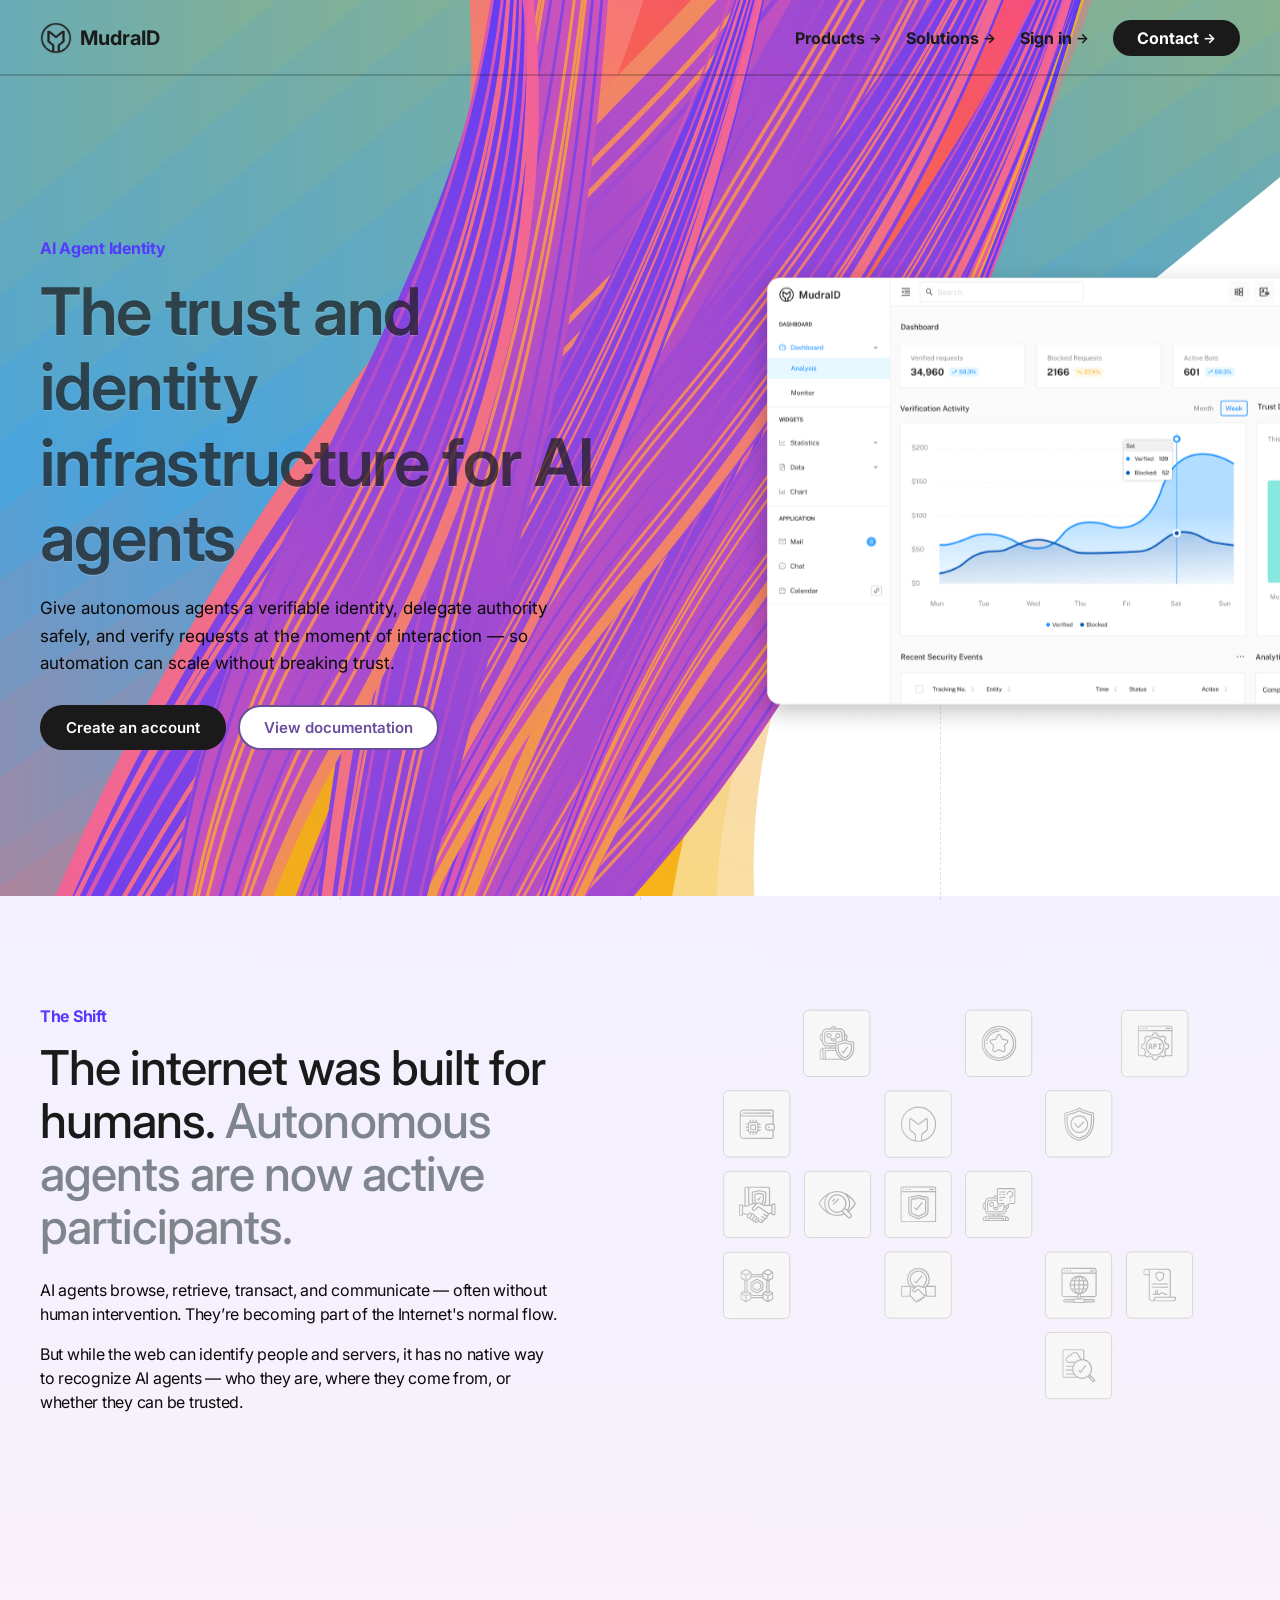
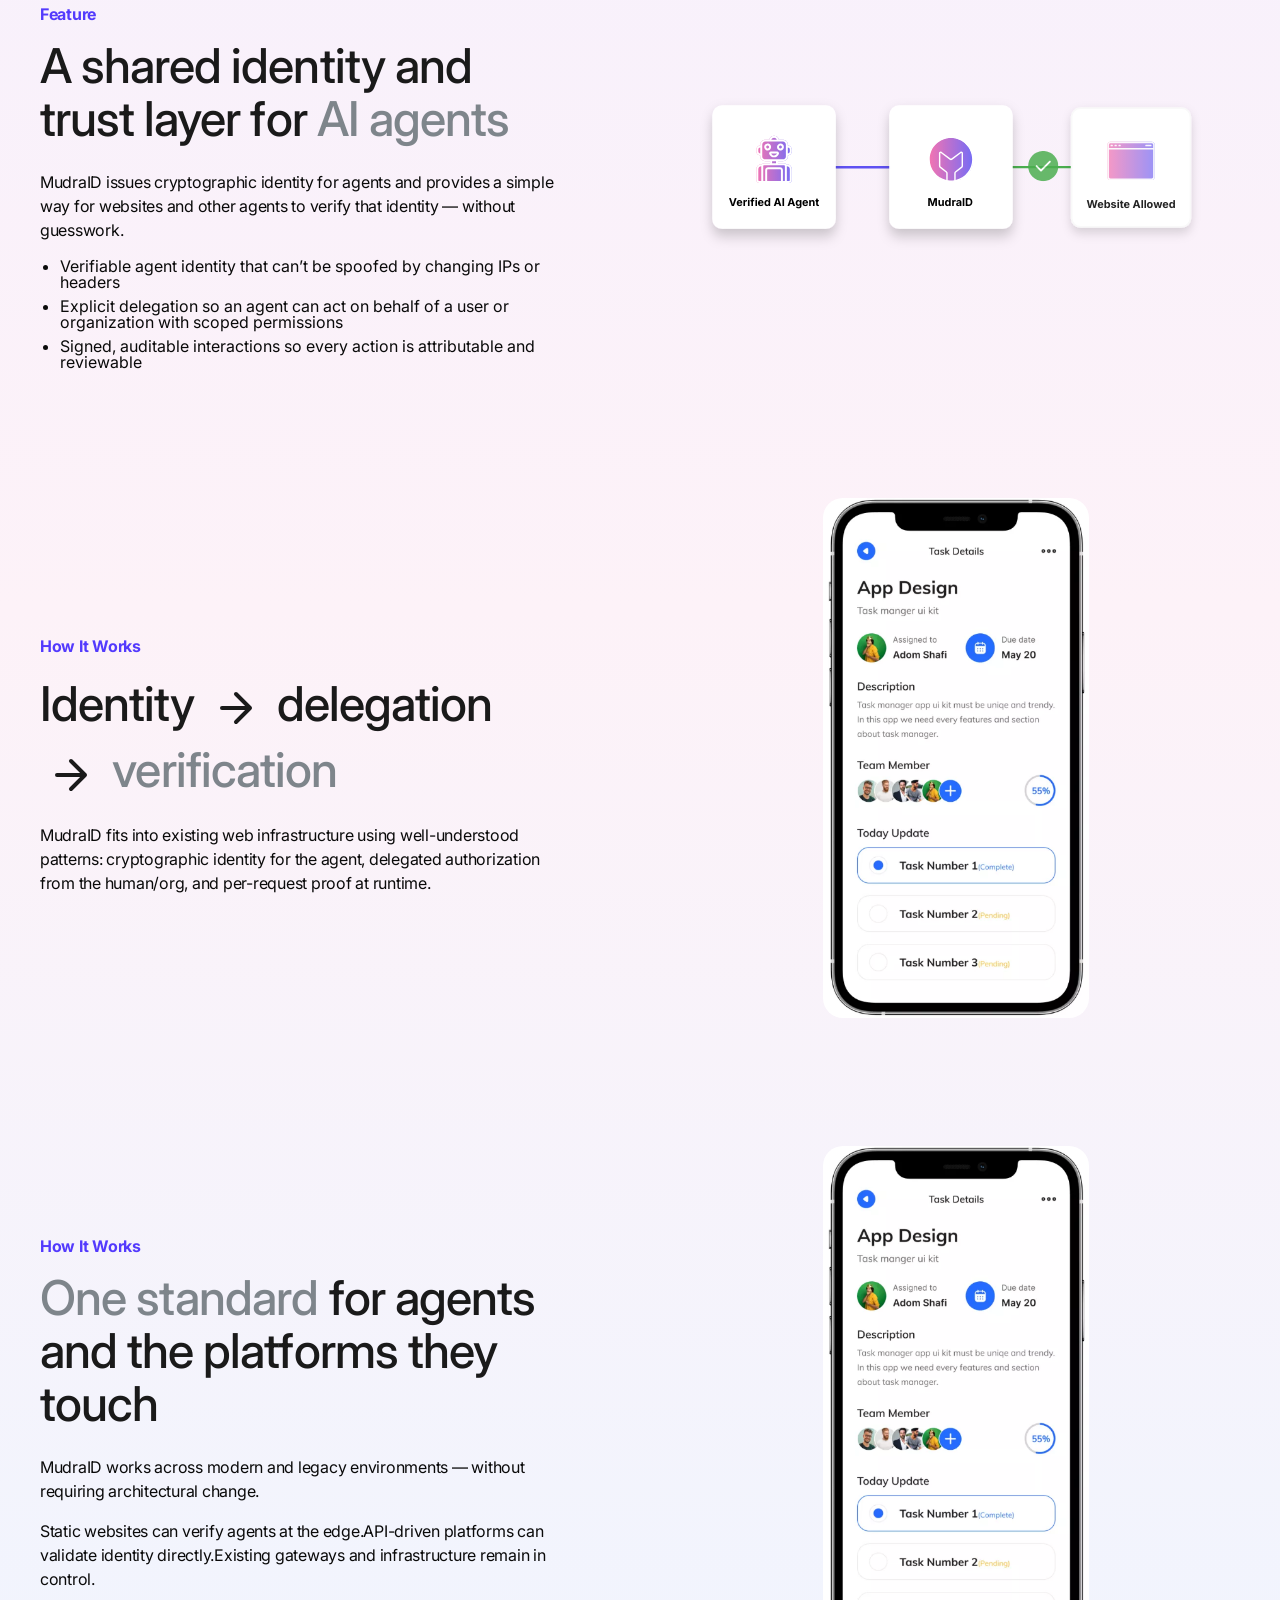
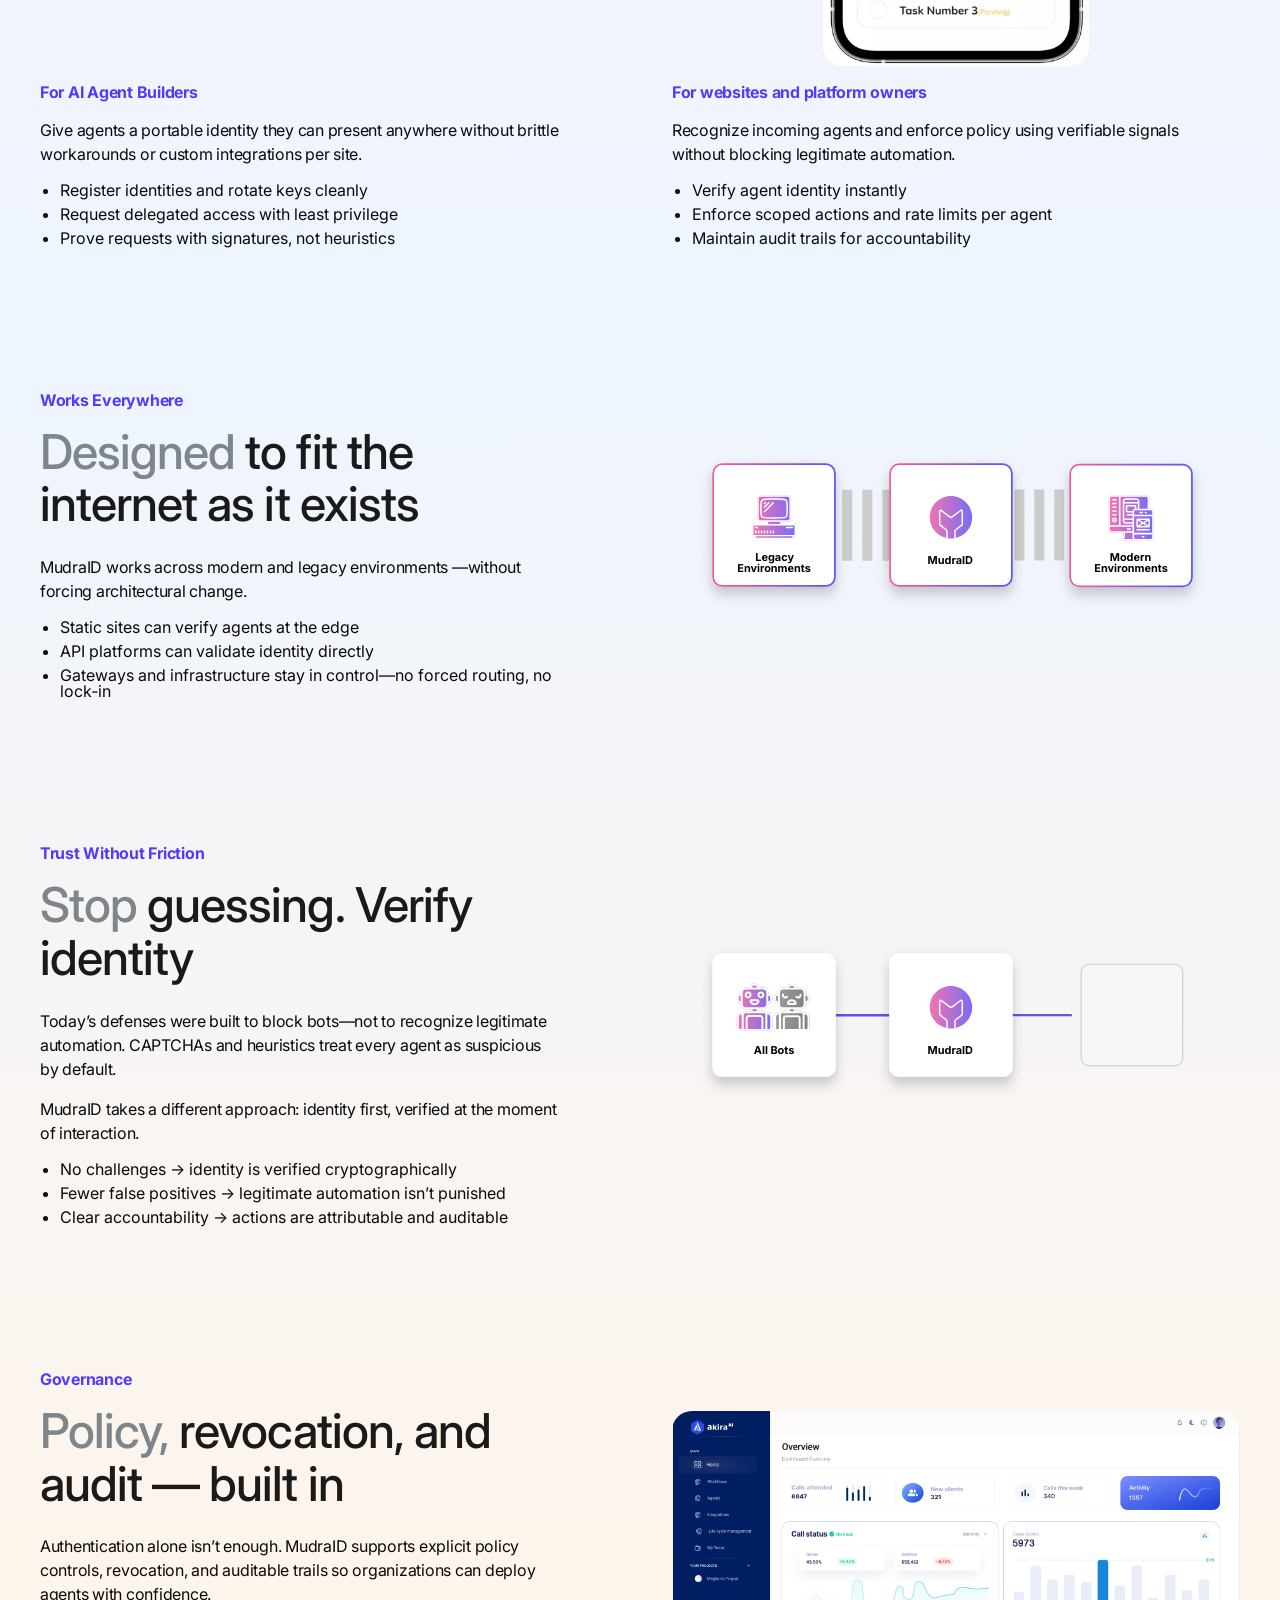
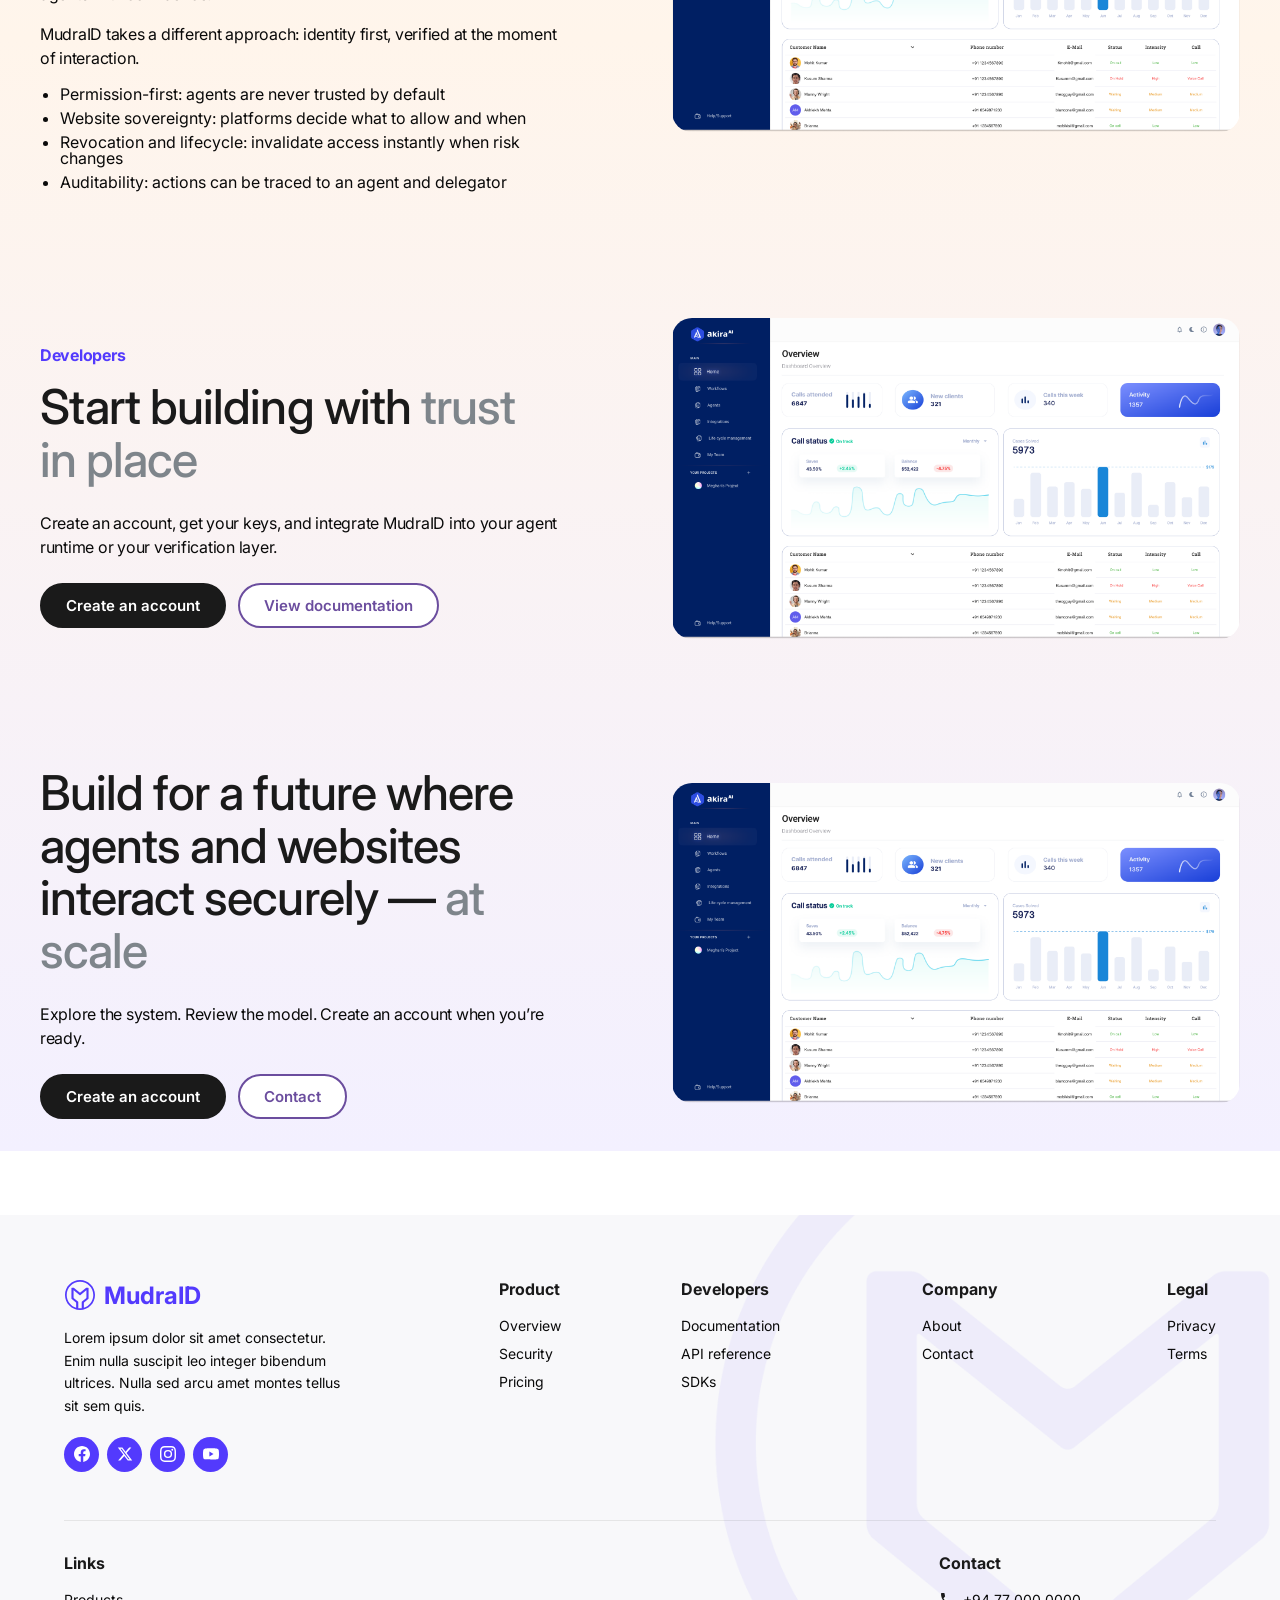
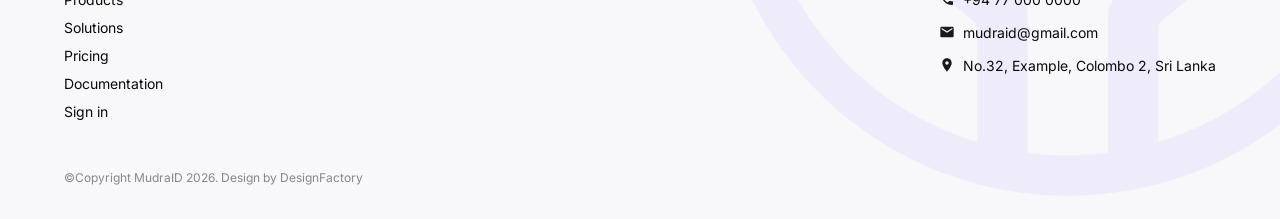
==== commit 6688a1d8: "new css" ====
--- a/index2.html
+++ b/index2.html
@@ -139,6 +139,7 @@
     </div>
   </section>
 
+<div class="home-below-hero">
 <!-- section 2 -->
  <section class="home-section home-section--shift">
    <div class="home-section-inner">
@@ -204,7 +205,7 @@
      </p>
     </div>
     <div class="home-section-visual" aria-hidden="true">
-      <img src="assets/img/Mobile%20frame.png" alt="" class="home-section-img home-section-img--mobile-frame" loading="lazy" decoding="async">
+      <img src="mobileImage.png" alt="" class="home-section-img home-section-img--mobile-frame" loading="lazy" decoding="async">
     </div>
   </div>
 </section>
@@ -226,7 +227,7 @@
      </p>
     </div>
     <div class="home-section-visual" aria-hidden="true">
-      <img src="assets/img/Mobile%20frame.png" alt="" class="home-section-img home-section-img--mobile-frame" loading="lazy" decoding="async">
+      <img src="mobileImage.png" alt="" class="home-section-img home-section-img--mobile-frame" loading="lazy" decoding="async">
     </div>
   </div>
   <div class="home-section-sub-inner">
@@ -336,7 +337,10 @@
       </ul>
     </div>
     <div class="home-section-visual" aria-hidden="true">
-     <img src="assets/img/Placeholder.png" alt="" class="home-section-img" width="600" height="400" loading="lazy" decoding="async">
+     <picture>
+       <source media="(max-width: 760px)" srcset="mobileImage.png">
+       <img src="webImage.png" alt="" class="home-section-img" width="600" height="400" loading="lazy" decoding="async">
+     </picture>
    </div>
   </div>
 </section>
@@ -357,7 +361,10 @@
        </div>
      </div>
      <div class="home-section-visual" aria-hidden="true">
-      <img src="assets/img/Placeholder.png" alt="" class="home-section-img" width="600" height="400" loading="lazy" decoding="async">
+      <picture>
+        <source media="(max-width: 760px)" srcset="mobileImage.png">
+        <img src="webImage.png" alt="" class="home-section-img" width="600" height="400" loading="lazy" decoding="async">
+      </picture>
     </div>
    </div>
  </section>
@@ -377,10 +384,14 @@
       </div>
     </div>
     <div class="home-section-visual" aria-hidden="true">
-     <img src="assets/img/Placeholder.png" alt="" class="home-section-img" loading="lazy" decoding="async">
+     <picture>
+       <source media="(max-width: 760px)" srcset="mobileImage.png">
+       <img src="webImage.png" alt="" class="home-section-img" loading="lazy" decoding="async">
+     </picture>
    </div>
   </div>
 </section>
+</div>
 
 <!-- footer -->
  <footer class="home-footer" id="contact">
--- a/assets/styles/css/home/home.css
+++ b/assets/styles/css/home/home.css
@@ -379,11 +379,38 @@
 }
 
 /* ===== Sections ===== */
+:root {
+  --home-section-bg-purple: #f3f0ff;
+  --home-section-bg-rose: #fdf2f8;
+  --home-section-bg-blue: #eef5ff;
+  --home-section-bg-orange: #fff5eb;
+}
+
+.home-below-hero {
+  background: linear-gradient(
+    180deg,
+    var(--home-section-bg-purple) 0%,
+    var(--home-section-bg-rose) 26%,
+    var(--home-section-bg-blue) 52%,
+    var(--home-section-bg-orange) 78%,
+    var(--home-section-bg-purple) 100%
+  );
+}
+
 .home-section {
-  background: #fff;
   padding: 2rem 0 0;
   margin-top: 6rem;
   margin-bottom: 6rem;
+}
+
+.home-below-hero .home-section:first-child {
+  margin-top: 0;
+  padding-top: 3rem;
+}
+
+.home-below-hero .home-section:last-child {
+  margin-bottom: 0;
+  padding-bottom: 2rem;
 }
 .home-section-inner {
   max-width: 1200px;
@@ -520,7 +547,7 @@
 .home-section-visual:has(object) {
   position: relative;
   z-index: 11;
-  background: #fff;
+  background: transparent;
 }
 .home-section-img {
   display: block;
@@ -531,18 +558,25 @@
   transform: translateZ(0);
   backface-visibility: hidden;
 }
+
+/* webImage / mobileImage placeholders */
+.home-section-visual picture img {
+  border-radius: 20px;
+}
+
 .home-section-img--mobile-frame {
   height: 520px;
   width: auto;
   max-width: 100%;
   object-fit: contain;
+  border-radius: 20px;
 }
 
 /* Keep dashed guide lines behind embedded SVG animations */
 .home-animated-svg-object {
   position: relative;
   z-index: 11;
-  background: #fff;
+  background: transparent;
 }
 
 /* Section 2: desktop = default SVG; tablet/mobile variants hidden until media queries */
@@ -553,7 +587,7 @@
 
 /* Section 3 (Features): two slides, one from left→center, other center→right and hide */
 .home-section3-visual {
-  background: #fff;
+  background: transparent;
 }
 .home-section3-anim-wrap {
   position: relative;
@@ -562,7 +596,7 @@
   aspect-ratio: 3 / 2;
   min-height: 280px;
   overflow: hidden;
-  background: #fff;
+  background: transparent;
 }
 .home-section3-slide {
   position: absolute;
@@ -595,7 +629,7 @@
 
 /* Section 6: two slides (A and B), same left→center / center→right animation */
 .home-section6-visual {
-  background: #fff;
+  background: transparent;
 }
 .home-section6-anim-wrap {
   position: relative;
@@ -604,7 +638,7 @@
   aspect-ratio: 3 / 2;
   min-height: 280px;
   overflow: hidden;
-  background: #fff;
+  background: transparent;
 }
 .home-section6-slide {
   position: absolute;
